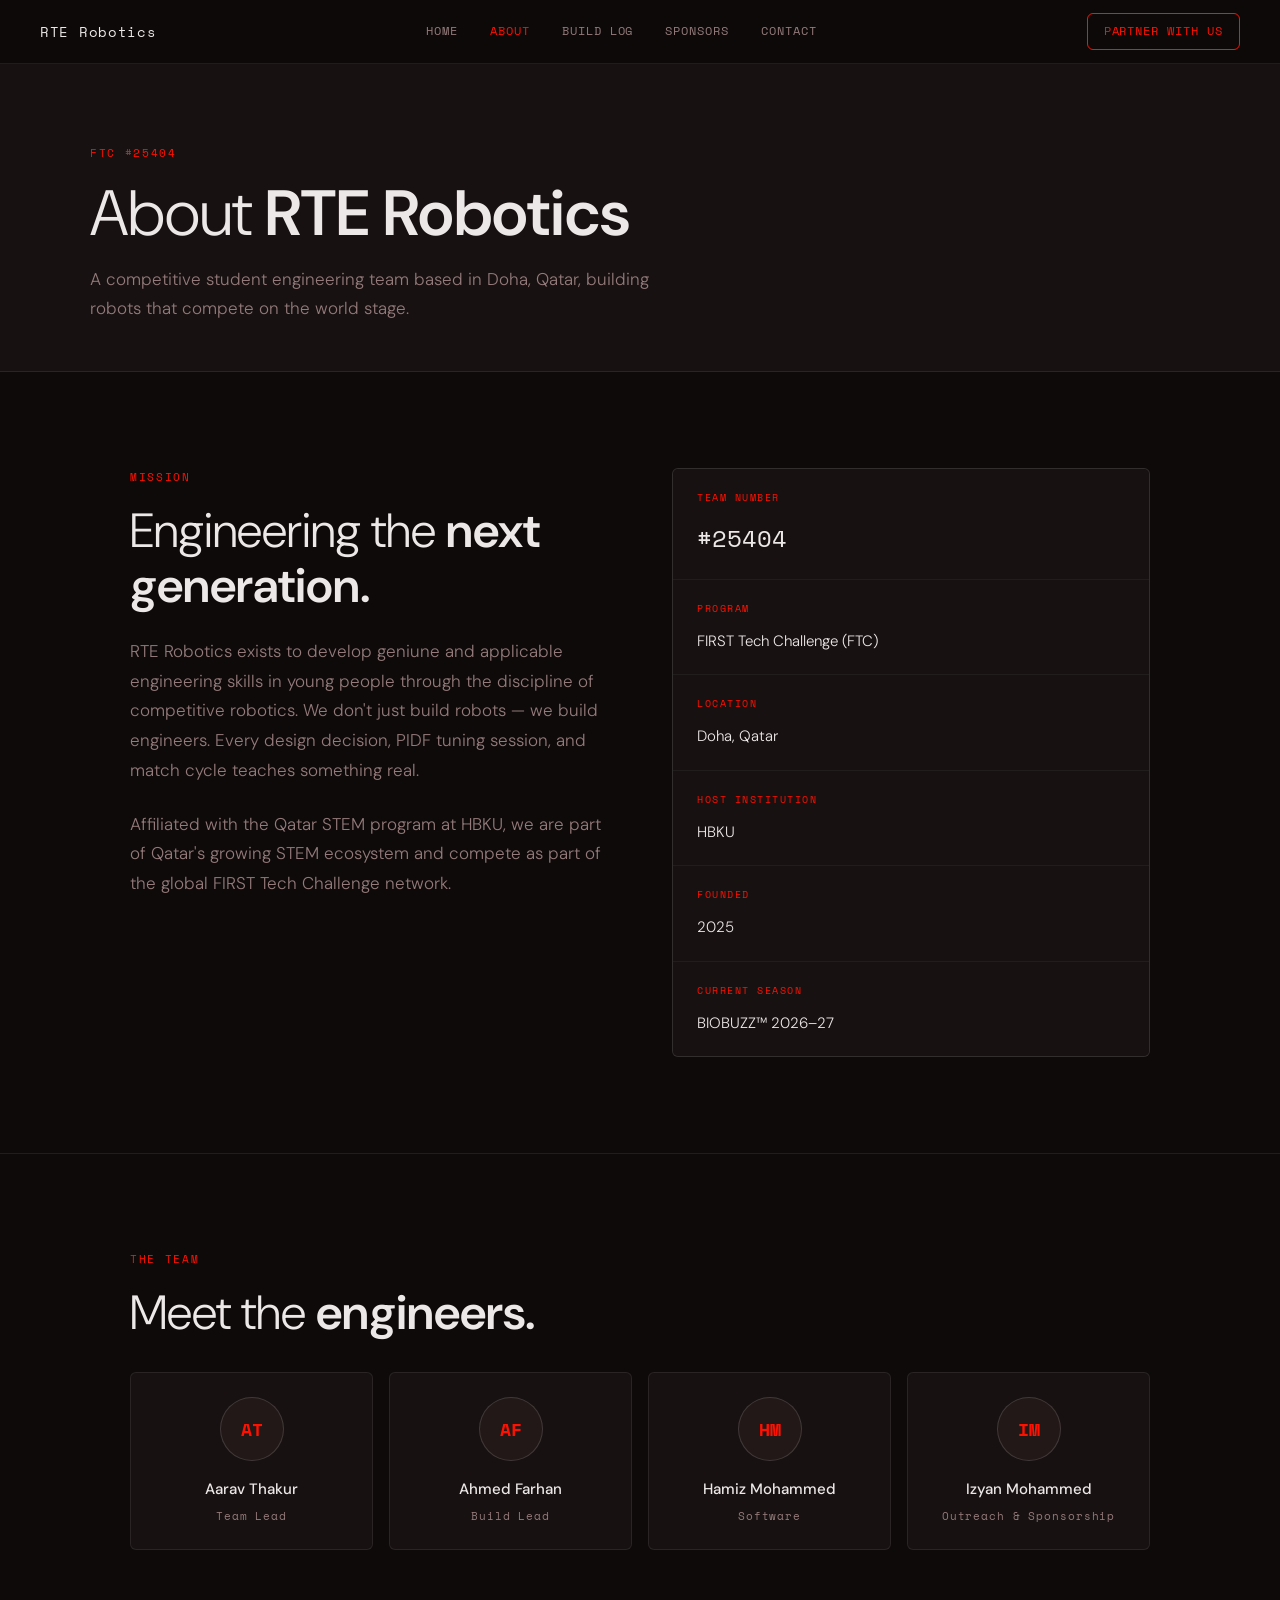
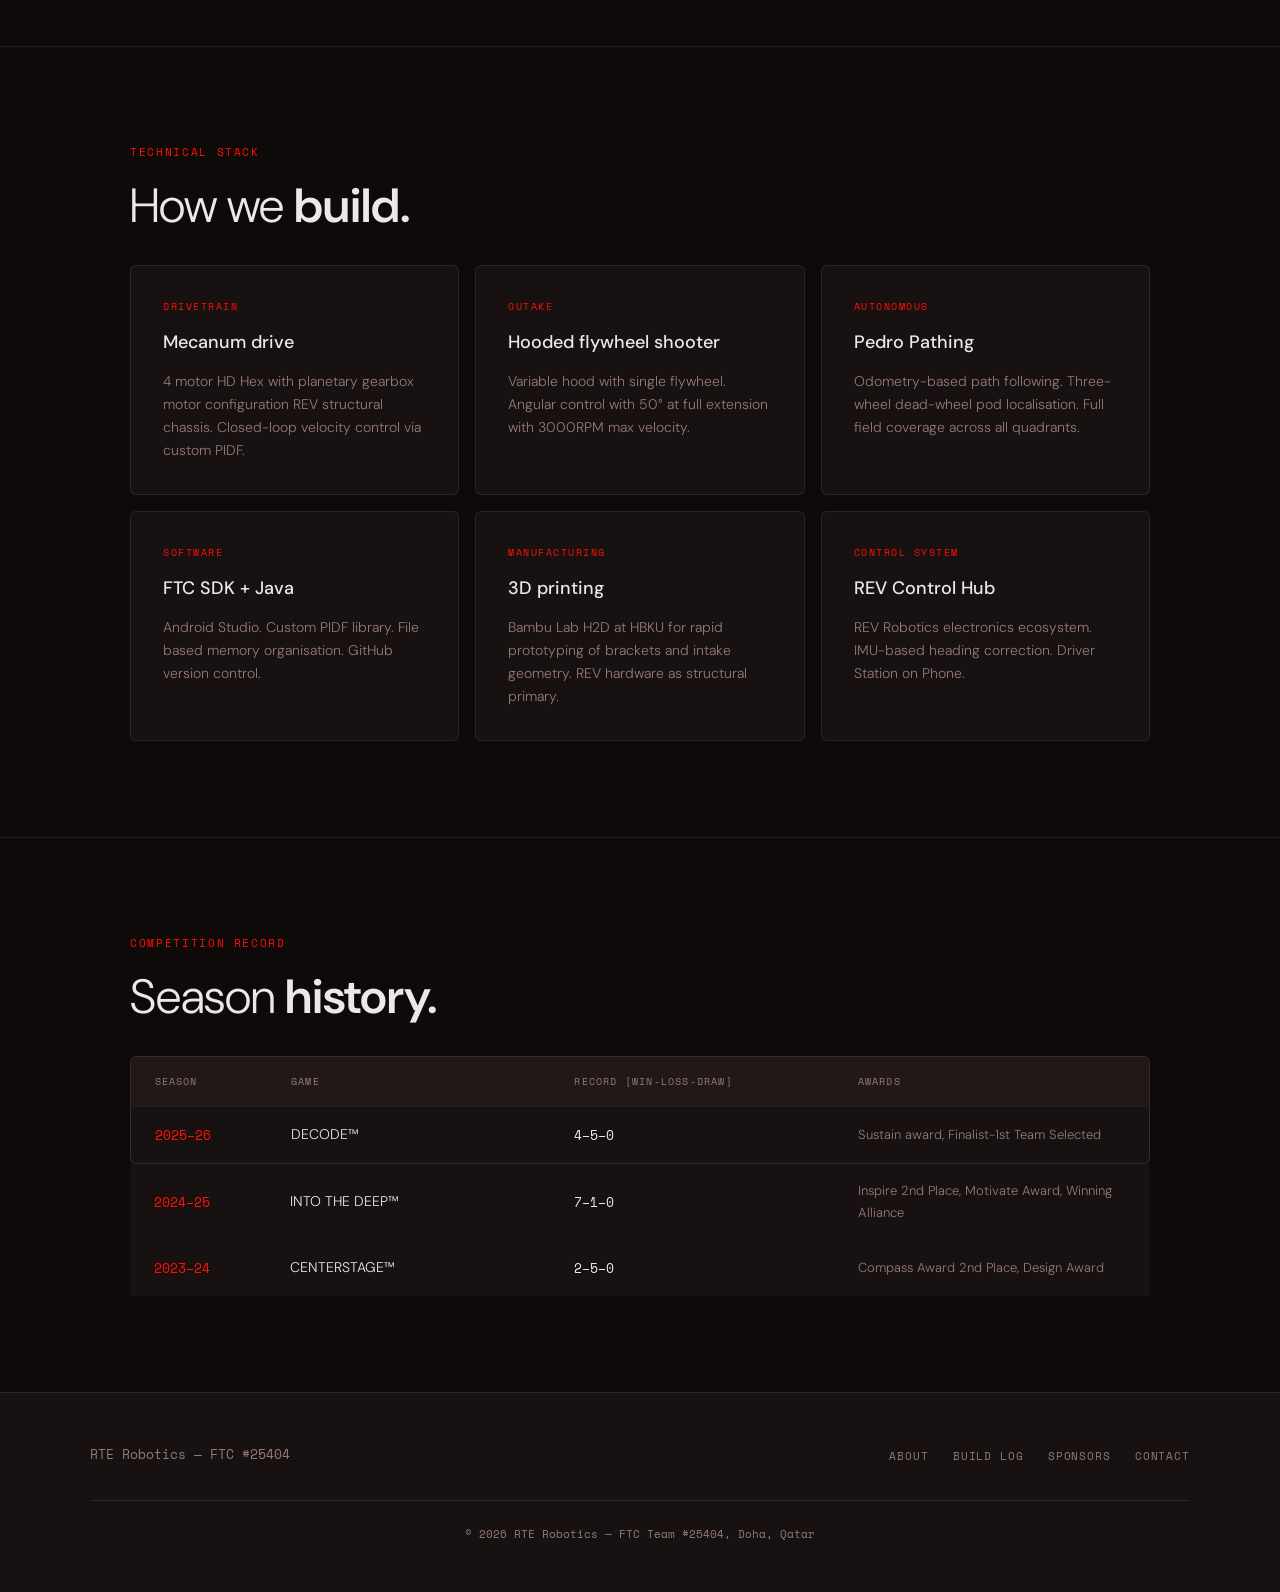
==== about.html @ f28e5538 "Fixed Logo and year sizing" ====
<!DOCTYPE html>
<html lang="en">
<head>
<meta charset="UTF-8">
<meta name="viewport" content="width=device-width, initial-scale=1.0">
<meta name="description" content="About RTE Robotics — FTC Team #25404. Our team, history, and institutional affiliations.">
<title>About — RTE Robotics #25404</title>
<link rel="stylesheet" href="css/style.css">
</head>
<body>

<nav>
  <a href="index.html" class="nav-logo">RTE<span> </span>Robotics</a>
  <ul class="nav-links">
    <li><a href="index.html">Home</a></li>
    <li><a href="about.html">About</a></li>
    <li><a href="buildlog.html">Build Log</a></li>
    <li><a href="sponsors.html">Sponsors</a></li>
    <li><a href="contact.html">Contact</a></li>
  </ul>
  <a href="sponsors.html" class="nav-cta">Partner with us</a>
  <button class="nav-hamburger" aria-label="Menu">
    <span></span><span></span><span></span>
  </button>
</nav>

<div class="page">

  <div class="page-hero grid-bg">
    <div class="page-hero-inner">
      <div class="page-hero-tag">FTC #25404</div>
      <h1 class="page-hero-title">About <strong>RTE Robotics</strong></h1>
      <p class="page-hero-sub">A competitive student engineering team based in Doha, Qatar, building robots that compete on the world stage.</p>
    </div>
  </div>

  <!-- MISSION -->
  <section class="section">
    <div style="display:grid;grid-template-columns:1fr 1fr;gap:4rem;align-items:start">
      <div class="observe-fade">
        <p class="section-label">Mission</p>
        <h2 class="section-title">Engineering the <strong>next generation.</strong></h2>
        <p class="section-body">
          RTE Robotics exists to develop geniune and applicable engineering skills in young people through the discipline of competitive robotics.
           We don't just build robots — we build engineers. 
           Every design decision, PIDF tuning session, and match cycle teaches something real.
        </p>
        <p class="section-body mt-3">
          Affiliated with the Qatar STEM program at HBKU, we are part of Qatar's growing STEM ecosystem and compete as part of the global FIRST Tech Challenge network.
        </p>
      </div>
      <div class="observe-fade">
        <div style="display:flex;flex-direction:column;gap:1px;background:var(--border);border:1px solid var(--border);border-radius:6px;overflow:hidden">
          <div style="background:var(--bg2);padding:1.25rem 1.5rem">
            <div class="card-label">Team number</div>
            <div style="font-family:var(--mono);font-size:1.5rem;color:var(--text)">#25404</div>
          </div>
          <div style="background:var(--bg2);padding:1.25rem 1.5rem">
            <div class="card-label">Program</div>
            <div style="font-size:15px">FIRST Tech Challenge (FTC)</div>
          </div>
          <div style="background:var(--bg2);padding:1.25rem 1.5rem">
            <div class="card-label">Location</div>
            <div style="font-size:15px">Doha, Qatar</div>
          </div>
          <div style="background:var(--bg2);padding:1.25rem 1.5rem">
            <div class="card-label">Host institution</div>
            <div style="font-size:15px">HBKU</div>
          </div>
          <div style="background:var(--bg2);padding:1.25rem 1.5rem">
            <div class="card-label">Founded</div>
            <div style="font-size:15px">2025</div>
          </div>
          <div style="background:var(--bg2);padding:1.25rem 1.5rem">
            <div class="card-label">Current season</div>
            <div style="font-size:15px">BIOBUZZ&trade; 2026&ndash;27</div>
          </div>
        </div>
      </div>
    </div>
  </section>

  <div class="divider"></div>

  <!-- TEAM -->
  <section class="section">
    <p class="section-label">The team</p>
    <h2 class="section-title">Meet the <strong>engineers.</strong></h2>
    <div class="team-grid observe-fade">
      <div class="team-card">
        <div class="team-avatar">AT</div>
        <div class="team-name">Aarav Thakur</div>
        <div class="team-role">Team Lead</div>
      </div>
      <div class="team-card">
        <div class="team-avatar">AF</div>
        <div class="team-name">Ahmed Farhan</div>
        <div class="team-role">Build Lead</div>
      </div>
      <div class="team-card">
        <div class="team-avatar">HM</div>
        <div class="team-name">Hamiz Mohammed</div>
        <div class="team-role">Software</div>
      </div>
      <div class="team-card">
        <div class="team-avatar">IM</div>
        <div class="team-name">Izyan Mohammed</div>
        <div class="team-role">Outreach &amp; Sponsorship</div>
      </div>
    </div>
  </section>

  <div class="divider"></div>

  <!-- TECHNICAL STACK -->
  <section class="section">
    <p class="section-label">Technical stack</p>
    <h2 class="section-title">How we <strong>build.</strong></h2>
    <div style="display:grid;grid-template-columns:repeat(auto-fit,minmax(280px,1fr));gap:1rem;margin-top:2rem">
      <div class="card observe-fade">
        <div class="card-label">Drivetrain</div>
        <div class="card-title">Mecanum drive</div>
        <div class="card-body">4 motor  HD Hex with planetary gearbox motor configuration REV structural chassis. 
          Closed-loop velocity control via custom PIDF.</div>
      </div>
      <div class="card observe-fade">
        <div class="card-label">Outake</div>
        <div class="card-title">Hooded flywheel shooter</div>
        <div class="card-body">Variable hood with single flywheel. 
          Angular control with 50&deg; at full extension with
          3000RPM max velocity.</div>
      </div>
      <div class="card observe-fade">
        <div class="card-label">Autonomous</div>
        <div class="card-title">Pedro Pathing</div>
        <div class="card-body">Odometry-based path following. 
          Three-wheel dead-wheel pod localisation. 
          Full field coverage across all quadrants.</div>
      </div>
      <div class="card observe-fade">
        <div class="card-label">Software</div>
        <div class="card-title">FTC SDK + Java</div>
        <div class="card-body">Android Studio. Custom PIDF library. File based memory organisation. GitHub version control.</div>
      </div>
      <div class="card observe-fade">
        <div class="card-label">Manufacturing</div>
        <div class="card-title">3D printing</div>
        <div class="card-body">Bambu Lab H2D at HBKU for rapid prototyping of brackets and intake geometry. REV hardware as structural primary.</div>
      </div>
      <div class="card observe-fade">
        <div class="card-label">Control system</div>
        <div class="card-title">REV Control Hub</div>
        <div class="card-body">REV Robotics electronics ecosystem. IMU-based heading correction. Driver Station on Phone.</div>
      </div>
    </div>
  </section>

  <div class="divider"></div>

  <!-- COMPETITION HISTORY -->
  <section class="section">
    <p class="section-label">Competition record</p>
    <h2 class="section-title">Season <strong>history.</strong></h2>
    <div style="display:flex;flex-direction:column;gap:1px;background:var(--border);border:1px solid var(--border);border-radius:6px;overflow:hidden;margin-top:2rem" class="observe-fade">
      <div style="background:var(--bg3);padding:1rem 1.5rem;display:grid;grid-template-columns:120px 1fr 1fr 1fr;gap:1rem">
        <div style="font-family:var(--mono);font-size:10px;letter-spacing:.10em;text-transform:uppercase;color:var(--muted)">Season</div>
        <div style="font-family:var(--mono);font-size:10px;letter-spacing:.12em;text-transform:uppercase;color:var(--muted)">Game</div>
        <div style="font-family:var(--mono);font-size:10px;letter-spacing:.12em;text-transform:uppercase;color:var(--muted)">Record [Win-Loss-Draw]</div>
        <div style="font-family:var(--mono);font-size:10px;letter-spacing:.12em;text-transform:uppercase;color:var(--muted)">Awards</div>
      </div>
      <div style="background:var(--bg2);padding:1rem 1.5rem;display:grid;grid-template-columns:120px 1fr 1fr 1fr;gap:1rem;align-items:center">
        <div style="font-family:var(--mono);font-size:13px;color:var(--accent)">2025&ndash;26</div>
        <div style="font-size:14px">DECODE&trade;</div>
        <div style="font-family:var(--mono);font-size:13px">4&ndash;5&ndash;0</div>
        <div style="font-size:13px;color:var(--muted)">Sustain award, Finalist-1st Team Selected</div>
      </div>
      </div>
      <div style="background:var(--bg2);padding:1rem 1.5rem;display:grid;grid-template-columns:120px 1fr 1fr 1fr;gap:1rem;align-items:center">
        <div style="font-family:var(--mono);font-size:13px;color:var(--accent)">2024&ndash;25</div>
        <div style="font-size:14px">INTO THE DEEP&trade;</div>
        <div style="font-family:var(--mono);font-size:13px">7&ndash;1&ndash;0</div>
        <div style="font-size:13px;color:var(--muted)">Inspire 2nd Place, Motivate Award, Winning Alliance</div>
      </div>
      <div style="background:var(--bg2);padding:1rem 1.5rem;display:grid;grid-template-columns:120px 1fr 1fr 1fr;gap:1rem;align-items:center">
        <div style="font-family:var(--mono);font-size:13px;color:var(--accent)">2023&ndash;24</div>
        <div style="font-size:14px">CENTERSTAGE&trade;</div>
        <div style="font-family:var(--mono);font-size:13px">2&ndash;5&ndash;0</div>
        <div style="font-size:13px;color:var(--muted)">Compass Award 2nd Place, Design Award</div>
      </div>
    </div>
  </section>

  <!-- FOOTER -->
  <footer>
    <div class="footer-inner">
      <div class="footer-logo">RTE<span> </span>Robotics &mdash; FTC #25404</div>
      <ul class="footer-links">
        <li><a href="about.html">About</a></li>
        <li><a href="buildlog.html">Build log</a></li>
        <li><a href="sponsors.html">Sponsors</a></li>
        <li><a href="contact.html">Contact</a></li>
      </ul>
      <div class="footer-copy">
        &copy; 2026 RTE Robotics &mdash; FTC Team #25404, Doha, Qatar
      </div>
    </div>
  </footer>

</div>
<script src="js/main.js"></script>
</body>
</html>
---- css/style.css ----
@import url('https://fonts.googleapis.com/css2?family=Space+Mono:ital,wght@0,400;0,700;1,400&family=DM+Sans:ital,opsz,wght@0,9..40,300;0,9..40,400;0,9..40,500;0,9..40,600;1,9..40,300&display=swap');

:root {
  --bg: #0f0a0a;
  --bg2: #181111;
  --bg3: #221818;
  --border: rgba(255, 255, 255, 0.08);
  --border2: rgba(255,255,255,0.14);
  --accent: #ff1100;
  --accent2: #bb2500;
  --text: #ede8e8;
  --muted: #947a7a;
  --mono: 'Space Mono', monospace;
  --sans: 'DM Sans', sans-serif;
  --radius: 6px;
  --nav-h: 64px;
}

*, *::before, *::after { box-sizing: border-box; margin: 0; padding: 0; }

html { scroll-behavior: smooth; }

body {
  background: var(--bg);
  color: var(--text);
  font-family: var(--sans);
  font-size: 16px;
  line-height: 1.7;
  font-weight: 300;
  -webkit-font-smoothing: antialiased;
}

a { color: var(--accent); text-decoration: none; }
a:hover { text-decoration: underline; }

img { max-width: 100%; display: block; }

/* ── NAV ── */
nav {
  position: fixed;
  top: 0; left: 0; right: 0;
  height: var(--nav-h);
  background: rgba(15, 10, 10, 0.92);
  backdrop-filter: blur(12px);
  border-bottom: 1px solid var(--border);
  display: flex;
  align-items: center;
  justify-content: space-between;
  padding: 0 2.5rem;
  z-index: 100;
}

.nav-logo {
  font-family: var(--mono);
  font-size: 14px;
  color: var(--text);
  letter-spacing: 0.05em;
}

.nav-logo span { color: var(--accent); }

.nav-links {
  display: flex;
  gap: 0.5rem;
  list-style: none;
}

.nav-links li { display: flex; }

.nav-links a {
  display: flex;
  align-items: center;
  padding: 10px 12px;
  font-family: var(--mono);
  font-size: 12px;
  color: var(--muted);
  letter-spacing: 0.08em;
  text-transform: uppercase;
  transition: color 0.2s;
}

.nav-links a:hover,
.nav-links a.active { color: var(--accent); text-decoration: none; }

.nav-cta {
  font-family: var(--mono);
  font-size: 12px;
  letter-spacing: 0.08em;
  text-transform: uppercase;
  color: var(--accent);
  border: 1px solid var(--accent);
  padding: 7px 16px;
  border-radius: var(--radius);
  transition: background 0.2s, color 0.2s;
}

.nav-cta:hover {
  background: var(--accent);
  color: var(--bg);
  text-decoration: none;
}

.nav-hamburger {
  display: none;
  flex-direction: column;
  gap: 5px;
  cursor: pointer;
  background: none;
  border: none;
  padding: 4px;
}

.nav-hamburger span {
  display: block;
  width: 22px;
  height: 1.5px;
  background: var(--text);
  transition: all 0.3s;
}

/* ── PAGE WRAPPER ── */
.page { padding-top: var(--nav-h); min-height: 100vh; }

/* ── SECTION UTILITIES ── */
.section { padding: 6rem 2.5rem; max-width: 1100px; margin: 0 auto; }
.section-sm { padding: 4rem 2.5rem; max-width: 1100px; margin: 0 auto; }

.section-label {
  font-family: var(--mono);
  font-size: 11px;
  letter-spacing: 0.15em;
  text-transform: uppercase;
  color: var(--accent);
  margin-bottom: 1rem;
}

.section-title {
  font-family: var(--sans);
  font-size: clamp(2rem, 4vw, 3rem);
  font-weight: 300;
  line-height: 1.15;
  margin-bottom: 1.5rem;
}

.section-title strong { font-weight: 600; }

.section-body {
  color: var(--muted);
  max-width: 600px;
  font-size: 17px;
  line-height: 1.75;
}

/* ── GRID LINES BG ── */
.grid-bg {
  background-image:
    linear-gradient(rgba(255, 255, 255, 0.03) 1px, transparent 1px),
    linear-gradient(90deg, rgba(255, 255, 255, 0.03) 1px, transparent 1px);
  background-size: 48px 48px;
}

/* ── HERO ── */
.hero {
  min-height: calc(100vh - var(--nav-h));
  display: flex;
  flex-direction: column;
  justify-content: center;
  padding: 0 2.5rem;
  position: relative;
  overflow: hidden;
}

.hero::before {
  content: '';
  position: absolute;
  inset: 0;
  background-image:
    linear-gradient(rgba(255,255,255,0.025) 1px, transparent 1px),
    linear-gradient(90deg, rgba(255,255,255,0.025) 1px, transparent 1px);
  background-size: 64px 64px;
  pointer-events: none;
}

.hero-inner { max-width: 1100px; margin: 0 auto; width: 100%; position: relative; }

.hero-tag {
  font-family: var(--mono);
  font-size: 12px;
  letter-spacing: 0.15em;
  text-transform: uppercase;
  color: var(--accent);
  margin-bottom: 1.5rem;
  display: flex;
  align-items: center;
  gap: 10px;
}

.hero-tag::before {
  content: '';
  display: block;
  width: 32px;
  height: 1px;
  background: var(--accent);
}

.hero-title {
  font-size: clamp(3rem, 7vw, 5.5rem);
  font-weight: 300;
  line-height: 1.05;
  margin-bottom: 1.5rem;
  letter-spacing: -0.02em;
}

.hero-title strong {
  font-weight: 600;
  color: var(--accent);
}

.hero-sub {
  font-size: 18px;
  color: var(--muted);
  max-width: 520px;
  margin-bottom: 2.5rem;
  font-weight: 300;
}

.hero-actions { display: flex; gap: 1rem; flex-wrap: wrap; }

.btn-primary {
  display: inline-block;
  font-family: var(--mono);
  font-size: 12px;
  letter-spacing: 0.1em;
  text-transform: uppercase;
  background: var(--accent);
  color: var(--bg);
  padding: 14px 28px;
  border-radius: var(--radius);
  font-weight: 700;
  transition: opacity 0.2s;
}

.btn-primary:hover { opacity: 0.85; text-decoration: none; }

.btn-secondary {
  display: inline-block;
  font-family: var(--mono);
  font-size: 12px;
  letter-spacing: 0.1em;
  text-transform: uppercase;
  border: 1px solid var(--border2);
  color: var(--text);
  padding: 14px 28px;
  border-radius: var(--radius);
  transition: border-color 0.2s, color 0.2s;
}

.btn-secondary:hover { border-color: var(--accent); color: var(--accent); text-decoration: none; }

.hero-meta {
  margin-top: 4rem;
  display: flex;
  gap: 3rem;
  flex-wrap: wrap;
  border-top: 1px solid var(--border);
  padding-top: 2rem;
}

.hero-meta-item {}
.hero-meta-label {
  font-family: var(--mono);
  font-size: 10px;
  letter-spacing: 0.15em;
  text-transform: uppercase;
  color: var(--muted);
  margin-bottom: 4px;
}
.hero-meta-val {
  font-family: var(--mono);
  font-size: 14px;
  color: var(--text);
}

/* ── COUNTDOWN ── */
.countdown-section {
  background: var(--bg2);
  border-top: 1px solid var(--border);
  border-bottom: 1px solid var(--border);
  padding: 3rem 2.5rem;
}

.countdown-inner {
  max-width: 1100px;
  margin: 0 auto;
  display: flex;
  align-items: center;
  justify-content: space-between;
  flex-wrap: wrap;
  gap: 2rem;
}

.countdown-label {
  font-family: var(--mono);
  font-size: 11px;
  letter-spacing: 0.15em;
  text-transform: uppercase;
  color: var(--muted);
  margin-bottom: 6px;
}

.countdown-event {
  font-size: 15px;
  font-weight: 500;
  color: var(--text);
}

.countdown-units {
  display: flex;
  gap: 1.5rem;
}

.countdown-unit { text-align: center; }

.countdown-num {
  font-family: var(--mono);
  font-size: clamp(2rem, 4vw, 3rem);
  font-weight: 700;
  color: var(--accent);
  line-height: 1;
  display: block;
}

.countdown-unit-label {
  font-family: var(--mono);
  font-size: 10px;
  letter-spacing: 0.12em;
  text-transform: uppercase;
  color: var(--muted);
  margin-top: 4px;
}

/* ── STAT CARDS ── */
.stats-grid {
  display: grid;
  grid-template-columns: repeat(auto-fit, minmax(200px, 1fr));
  gap: 1px;
  background: var(--border);
  border: 1px solid var(--border);
  border-radius: var(--radius);
  overflow: hidden;
}

.stat-card {
  background: var(--bg2);
  padding: 2rem;
  text-align: center;
}

.stat-num {
  font-family: var(--mono);
  font-size: 2.5rem;
  font-weight: 700;
  color: var(--accent);
  line-height: 1;
  display: block;
}

.stat-label {
  font-family: var(--mono);
  font-size: 11px;
  letter-spacing: 0.1em;
  text-transform: uppercase;
  color: var(--muted);
  margin-top: 8px;
}

/* ── CARDS ── */
.card {
  background: var(--bg2);
  border: 1px solid var(--border);
  border-radius: var(--radius);
  padding: 2rem;
  transition: border-color 0.2s;
}

.card:hover { border-color: var(--border2); }

.card-label {
  font-family: var(--mono);
  font-size: 10px;
  letter-spacing: 0.15em;
  text-transform: uppercase;
  color: var(--accent);
  margin-bottom: 0.75rem;
}

.card-title {
  font-size: 18px;
  font-weight: 500;
  margin-bottom: 0.75rem;
}

.card-body {
  font-size: 14px;
  color: var(--muted);
  line-height: 1.65;
}

/* ── SPONSOR GRID ── */
.sponsor-grid {
  display: grid;
  grid-template-columns: repeat(auto-fit, minmax(160px, 1fr));
  gap: 1px;
  background: var(--border);
  border: 1px solid var(--border);
  border-radius: var(--radius);
  overflow: hidden;
}

.sponsor-slot {
  background: var(--bg2);
  padding: 2rem;
  display: flex;
  align-items: center;
  justify-content: center;
  min-height: 100px;
  transition: background 0.2s;
}

.sponsor-slot:hover { background: var(--bg3); }

.sponsor-slot img {
  max-height: 60px;
  max-width: 100%;
  width: auto;
  height: auto;
  object-fit: contain;
  filter: brightness(0) invert(1);
  opacity: 0.5;
  transition: opacity 0.2s;
}

.sponsor-slot:hover img { opacity: 0.9; }

.sponsor-placeholder {
  font-family: var(--mono);
  font-size: 11px;
  color: var(--muted);
  letter-spacing: 0.08em;
  text-align: center;
}

/* ── TIER TABLE ── */
.tier-grid {
  display: grid;
  grid-template-columns: repeat(auto-fit, minmax(220px, 1fr));
  gap: 1rem;
  margin-top: 2rem;
}

.tier-card {
  background: var(--bg2);
  border: 1px solid var(--border);
  border-radius: var(--radius);
  padding: 2rem;
  position: relative;
  transition: border-color 0.2s;
}

.tier-card.featured {
  border-color: var(--accent);
}

.tier-card.featured::before {
  content: 'Most popular';
  position: absolute;
  top: -11px;
  left: 50%;
  transform: translateX(-50%);
  background: var(--accent);
  color: var(--bg);
  font-family: var(--mono);
  font-size: 9px;
  letter-spacing: 0.12em;
  text-transform: uppercase;
  padding: 3px 10px;
  border-radius: 20px;
  font-weight: 700;
  white-space: nowrap;
}

.tier-name {
  font-family: var(--mono);
  font-size: 11px;
  letter-spacing: 0.15em;
  text-transform: uppercase;
  color: var(--muted);
  margin-bottom: 0.5rem;
}

.tier-price {
  font-family: var(--mono);
  font-size: 2rem;
  font-weight: 700;
  color: var(--text);
  margin-bottom: 1.5rem;
  line-height: 1;
}

.tier-price span {
  font-size: 14px;
  font-weight: 400;
  color: var(--muted);
}

.tier-benefits {
  list-style: none;
  display: flex;
  flex-direction: column;
  gap: 0.6rem;
}

.tier-benefits li {
  font-size: 13px;
  color: var(--muted);
  padding-left: 1.2rem;
  position: relative;
}

.tier-benefits li::before {
  content: '→';
  position: absolute;
  left: 0;
  color: var(--accent);
  font-family: var(--mono);
  font-size: 12px;
}

/* ── TEAM GRID ── */
.team-grid {
  display: grid;
  grid-template-columns: repeat(auto-fit, minmax(200px, 1fr));
  gap: 1rem;
  margin-top: 2rem;
}

.team-card {
  background: var(--bg2);
  border: 1px solid var(--border);
  border-radius: var(--radius);
  padding: 1.5rem;
  text-align: center;
}

.team-avatar {
  width: 64px;
  height: 64px;
  border-radius: 50%;
  background: var(--bg3);
  border: 1px solid var(--border2);
  display: flex;
  align-items: center;
  justify-content: center;
  font-family: var(--mono);
  font-size: 18px;
  font-weight: 700;
  color: var(--accent);
  margin: 0 auto 1rem;
}

.team-name { font-size: 15px; font-weight: 500; margin-bottom: 4px; }
.team-role { font-family: var(--mono); font-size: 11px; color: var(--muted); letter-spacing: 0.08em; }

/* ── BUILD LOG ── */
.post-list { display: flex; flex-direction: column; gap: 1px; background: var(--border); border: 1px solid var(--border); border-radius: var(--radius); overflow: hidden; }

.post-item {
  background: var(--bg2);
  padding: 1.75rem 2rem;
  display: grid;
  grid-template-columns: 1fr auto;
  gap: 1rem;
  align-items: start;
  transition: background 0.2s;
  cursor: pointer;
}

.post-item:hover { background: var(--bg3); }

.post-tag {
  font-family: var(--mono);
  font-size: 10px;
  letter-spacing: 0.12em;
  text-transform: uppercase;
  color: var(--accent);
  margin-bottom: 0.4rem;
}

.post-title { font-size: 17px; font-weight: 500; margin-bottom: 0.4rem; }
.post-excerpt { font-size: 13px; color: var(--muted); line-height: 1.6; }

.post-date {
  font-family: var(--mono);
  font-size: 11px;
  color: var(--muted);
  white-space: nowrap;
  margin-top: 2px;
}

/* ── CONTACT FORM ── */
.contact-grid {
  display: grid;
  grid-template-columns: 1fr 1fr;
  gap: 4rem;
  align-items: start;
}

.form-group { margin-bottom: 1.25rem; }

.form-label {
  display: block;
  font-family: var(--mono);
  font-size: 11px;
  letter-spacing: 0.1em;
  text-transform: uppercase;
  color: var(--muted);
  margin-bottom: 0.5rem;
}

.form-input,
.form-textarea,
.form-select {
  width: 100%;
  background: var(--bg2);
  border: 1px solid var(--border);
  border-radius: var(--radius);
  padding: 12px 14px;
  color: var(--text);
  font-family: var(--sans);
  font-size: 15px;
  font-weight: 300;
  outline: none;
  transition: border-color 0.2s;
  -webkit-appearance: none;
}

.form-input:focus,
.form-textarea:focus,
.form-select:focus { border-color: var(--accent); }

.form-textarea { min-height: 140px; resize: vertical; }

.form-submit {
  width: 100%;
  background: var(--accent);
  color: var(--bg);
  border: none;
  border-radius: var(--radius);
  padding: 14px;
  font-family: var(--mono);
  font-size: 12px;
  letter-spacing: 0.1em;
  text-transform: uppercase;
  font-weight: 700;
  cursor: pointer;
  transition: opacity 0.2s;
}

.form-submit:hover { opacity: 0.85; }

.contact-info-item {
  margin-bottom: 1.5rem;
}

.contact-info-label {
  font-family: var(--mono);
  font-size: 10px;
  letter-spacing: 0.15em;
  text-transform: uppercase;
  color: var(--muted);
  margin-bottom: 4px;
}

.contact-info-val { font-size: 15px; }

/* ── PAGE HERO ── */
.page-hero {
  padding: 5rem 2.5rem 3rem;
  border-bottom: 1px solid var(--border);
  background: var(--bg2);
}

.page-hero-inner { max-width: 1100px; margin: 0 auto; }

.page-hero-tag {
  font-family: var(--mono);
  font-size: 11px;
  letter-spacing: 0.15em;
  text-transform: uppercase;
  color: var(--accent);
  margin-bottom: 1rem;
}

.page-hero-title {
  font-size: clamp(2.2rem, 5vw, 4rem);
  font-weight: 300;
  line-height: 1.1;
}

.page-hero-title strong { font-weight: 600; }

.page-hero-sub {
  font-size: 17px;
  color: var(--muted);
  max-width: 560px;
  margin-top: 1rem;
  font-weight: 300;
}

/* ── FOOTER ── */
footer {
  border-top: 1px solid var(--border);
  padding: 3rem 2.5rem;
  background: var(--bg2);
}

.footer-inner {
  max-width: 1100px;
  margin: 0 auto;
  display: flex;
  justify-content: space-between;
  align-items: center;
  flex-wrap: wrap;
  gap: 1.5rem;
}

.footer-logo {
  font-family: var(--mono);
  font-size: 13px;
  color: var(--muted);
}

.footer-logo span { color: var(--accent); }

.footer-links {
  display: flex;
  gap: 1.5rem;
  list-style: none;
}

.footer-links a {
  font-family: var(--mono);
  font-size: 11px;
  letter-spacing: 0.08em;
  text-transform: uppercase;
  color: var(--muted);
  transition: color 0.2s;
}

.footer-links a:hover { color: var(--text); text-decoration: none; }

.footer-copy {
  font-family: var(--mono);
  font-size: 11px;
  color: var(--muted);
  width: 100%;
  text-align: center;
  border-top: 1px solid var(--border);
  padding-top: 1.5rem;
  margin-top: 0.5rem;
}

/* ── DIVIDER ── */
.divider { height: 1px; background: var(--border); margin: 0; }

/* ── AWARDS ── */
.awards-grid {
  display: grid;
  grid-template-columns: repeat(auto-fit, minmax(280px, 1fr));
  gap: 1rem;
  margin-top: 2rem;
}

/* ── RESPONSIVE ── */
@media (max-width: 768px) {
  .nav-links, .nav-cta { display: none; }
  .nav-hamburger { display: flex; }
  .nav-links.open {
    display: flex;
    flex-direction: column;
    align-items: stretch;
    position: absolute;
    top: var(--nav-h);
    left: 0; right: 0;
    background: var(--bg);
    border-bottom: 1px solid var(--border);
    padding: 0.5rem 1rem;
    gap: 0;
  }

  .nav-links.open li { display: block; }

  .nav-links.open a {
    width: 100%;
    padding: 14px 12px;
    border-bottom: 1px solid var(--border);
  }

  .nav-links.open li:last-child a { border-bottom: none; }
  .hero { padding: 3rem 1.5rem; }
  .section, .section-sm { padding: 4rem 1.5rem; }
  .contact-grid { grid-template-columns: 1fr; gap: 2rem; }
  .hero-meta { gap: 1.5rem; }
  .countdown-inner { flex-direction: column; gap: 1.5rem; }
  .countdown-units { gap: 1rem; }
  nav { padding: 0 1.5rem; }
  .footer-inner { flex-direction: column; align-items: flex-start; }

  .post-item {
    grid-template-columns: 1fr;
    gap: 0.5rem;
    padding: 1.5rem;
  }

  .post-date { margin-top: 0; }
}

/* ── ANIMATIONS ── */
@keyframes fadeUp {
  from { opacity: 0; transform: translateY(20px); }
  to   { opacity: 1; transform: translateY(0); }
}

.fade-up {
  opacity: 0;
  animation: fadeUp 0.6s ease forwards;
}

.fade-up:nth-child(1) { animation-delay: 0.1s; }
.fade-up:nth-child(2) { animation-delay: 0.2s; }
.fade-up:nth-child(3) { animation-delay: 0.3s; }
.fade-up:nth-child(4) { animation-delay: 0.4s; }

.marquee {
			border: 2px var(--bg2) ;
			display: flex ;
			overflow: hidden ;
			white-space: nowrap ;
			width: 300px ;
}
.marquee__item {
			animation-duration: 4s ;
			animation-iteration-count: infinite ;
			animation-name: marquee-content ;
			animation-timing-function: linear ;
			padding: 5px 15px 5px 15px ;
}
.marquee:hover .marquee__item {
			animation-play-state: paused ;
}

@keyframes marquee-content {
			from {
				transform: translateX( 0% );
			}
			to {
				transform: translateX( -100% );
			}
		}

/* ── INLINE UTILS ── */
.mt-1 { margin-top: 0.5rem; }
.mt-2 { margin-top: 1rem; }
.mt-3 { margin-top: 1.5rem; }
.mt-4 { margin-top: 2rem; }
.mt-6 { margin-top: 3rem; }
.mb-4 { margin-bottom: 2rem; }
.text-accent { color: var(--accent); }
.text-muted { color: var(--muted); }
.mono { font-family: var(--mono); }

/* ── Sponsor carousel ───────────────────────────────────── */
.carousel-outer {
  position: relative;
  overflow: hidden;
  border: 1px solid var(--border);
  border-radius: 6px;
  background: var(--bg2);
  padding: 2rem 0;
  margin-top: 2rem;
}

.carousel-outer::before,
.carousel-outer::after {
  content: '';
  position: absolute;
  top: 0;
  width: 100px;
  height: 100%;
  z-index: 2;
  pointer-events: none;
}
.carousel-outer::before {
  left: 0;
  background: linear-gradient(to right, var(--bg2), transparent);
}
.carousel-outer::after {
  right: 0;
  background: linear-gradient(to left, var(--bg2), transparent);
}

.carousel-track {
  display: flex;
  align-items: center;
  gap: 64px;
  width: max-content;
  animation: marquee 20s linear infinite;
}

/* Pause on hover */
.carousel-outer:hover .carousel-track {
  animation-play-state: paused;
}

@keyframes marquee {
  0%   { transform: translateX(0); }
  100% { transform: translateX(-50%); }
}

.sponsor-item {
  flex-shrink: 0;
}

.sponsor-item a {
  display: flex;
  flex-direction: column;
  align-items: center;
  gap: 8px;
  text-decoration: none;
}

.sponsor-item img {
  height: 48px;
  width: auto;
  max-width: 160px;
  object-fit: contain;
  filter: grayscale(100%);
  opacity: 0.45;
  transition: filter 0.3s ease, opacity 0.3s ease, transform 0.3s ease;
}

.sponsor-item a:hover img {
  filter: grayscale(0%);
  opacity: 1;
  transform: scale(1.08);
}

.sponsor-name {
  font-family: var(--mono);
  font-size: 10px;
  letter-spacing: .10em;
  text-transform: uppercase;
  color: var(--muted);
}
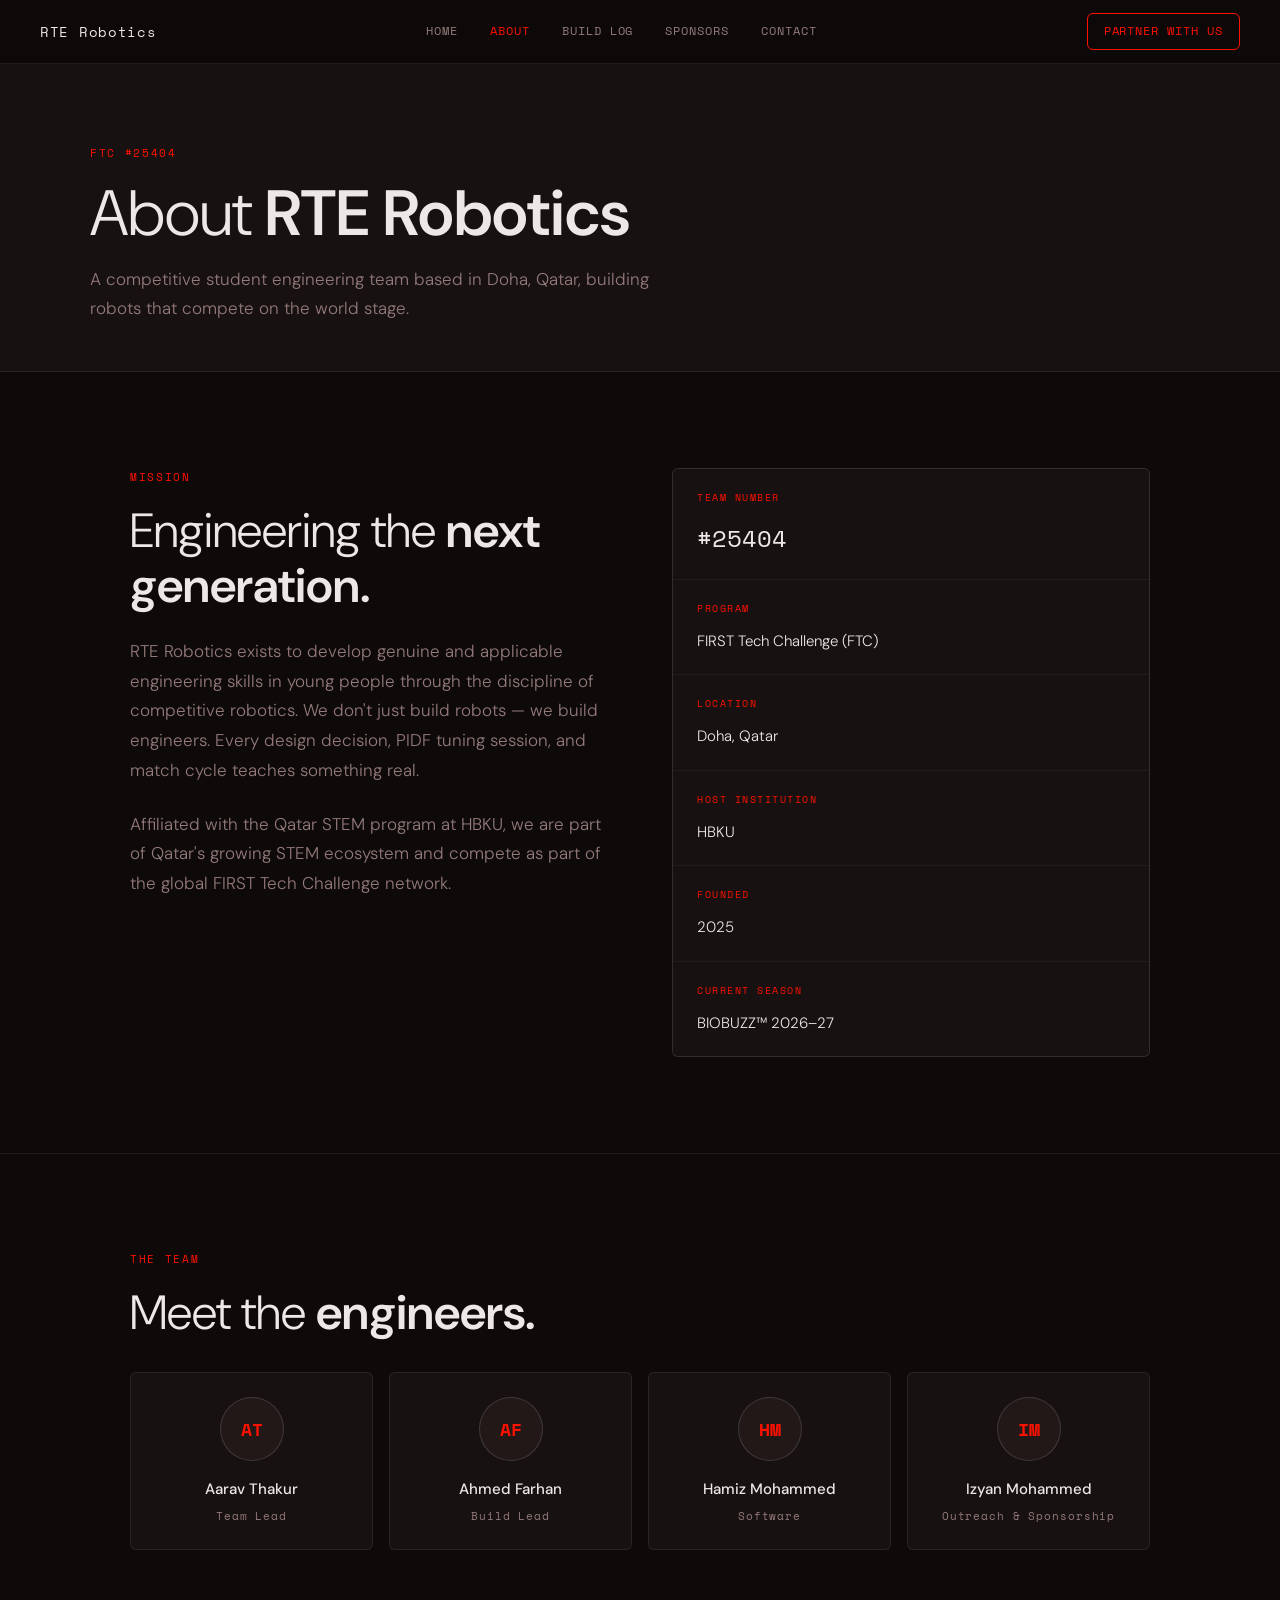
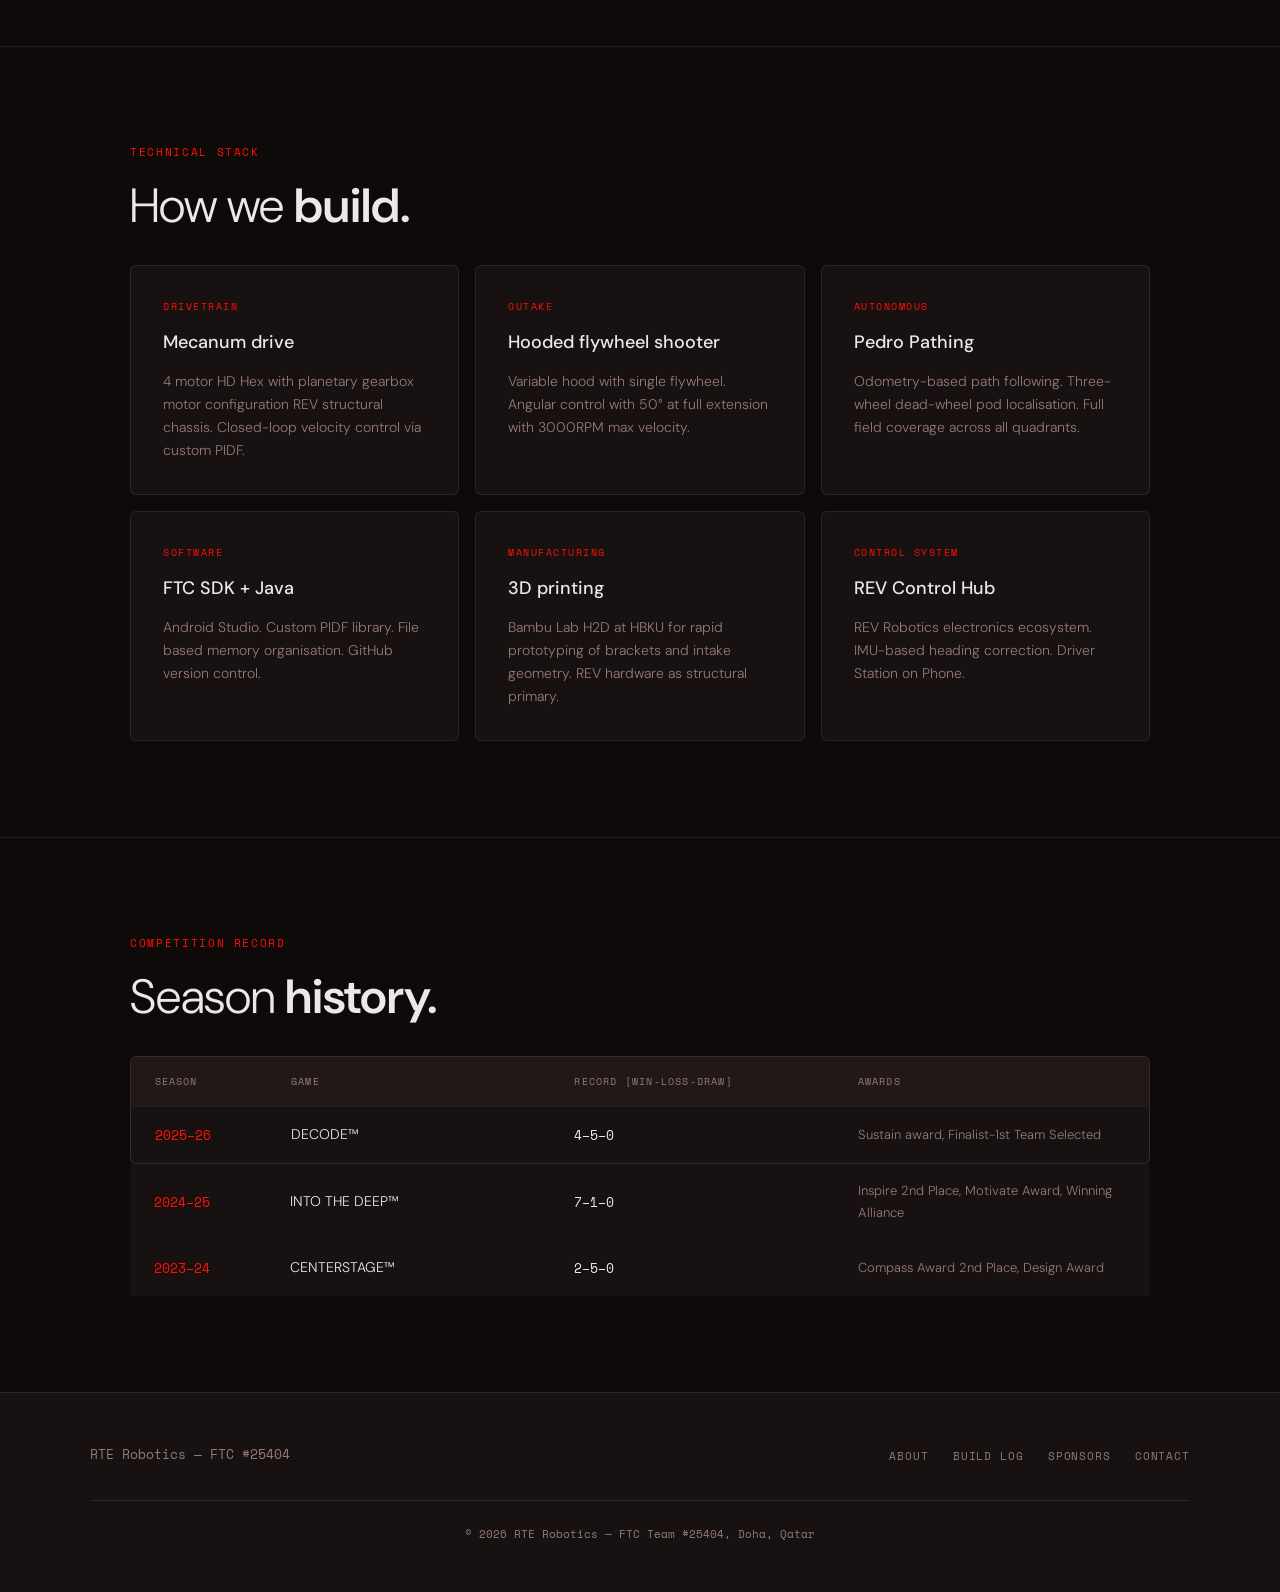
==== commit d4586aa4: "Reorganised" ====
--- a/about.html
+++ b/about.html
@@ -41,7 +41,7 @@
         <p class="section-label">Mission</p>
         <h2 class="section-title">Engineering the <strong>next generation.</strong></h2>
         <p class="section-body">
-          RTE Robotics exists to develop geniune and applicable engineering skills in young people through the discipline of competitive robotics.
+          RTE Robotics exists to develop genuine and applicable engineering skills in young people through the discipline of competitive robotics.
            We don't just build robots — we build engineers. 
            Every design decision, PIDF tuning session, and match cycle teaches something real.
         </p>
--- a/css/style.css
+++ b/css/style.css
@@ -536,6 +536,87 @@
   font-size: 12px;
 }
 
+/* ── PHOTO GALLERY ── */
+.gallery-grid {
+  display: grid;
+  grid-template-columns: repeat(auto-fit, minmax(240px, 1fr));
+  gap: 1rem;
+  margin-top: 2rem;
+}
+
+.gallery-item {
+  position: relative;
+  aspect-ratio: 4 / 3;
+  background: var(--bg2);
+  border: 1px dashed var(--border2);
+  border-radius: var(--radius);
+  overflow: hidden;
+  display: flex;
+  align-items: center;
+  justify-content: center;
+  transition: border-color 0.2s;
+}
+
+.gallery-item:hover { border-color: var(--accent); }
+
+.gallery-item img {
+  width: 100%;
+  height: 100%;
+  object-fit: cover;
+  display: block;
+}
+
+.gallery-placeholder svg { opacity: 0.35; }
+
+.gallery-placeholder-text {
+  font-family: var(--mono);
+  font-size: 10px;
+  letter-spacing: 0.1em;
+  text-transform: uppercase;
+  color: var(--muted);
+}
+
+.gallery-caption {
+  position: absolute;
+  left: 0; right: 0; bottom: 0;
+  padding: 0.6rem 0.9rem;
+  background: linear-gradient(to top, rgba(0,0,0,0.75), transparent);
+  font-family: var(--mono);
+  font-size: 11px;
+  letter-spacing: 0.06em;
+  text-transform: uppercase;
+  color: var(--text);
+  pointer-events: none;
+}
+
+/* Wide single-box banner variant (homepage / team photo) */
+.gallery-item.gallery-wide {
+  aspect-ratio: 21 / 7;
+}
+
+/* Small inline thumbnail variant (build log entries) */
+.post-thumb {
+  width: 64px;
+  height: 64px;
+  flex-shrink: 0;
+  background: var(--bg2);
+  border: 1px dashed var(--border2);
+  border-radius: 4px;
+  display: flex;
+  align-items: center;
+  justify-content: center;
+  overflow: hidden;
+}
+
+.post-thumb svg { opacity: 0.35; width: 22px; height: 22px; }
+
+.post-thumb img {
+  width: 100%;
+  height: 100%;
+  object-fit: cover;
+  display: block;
+}
+
 /* ── TEAM GRID ── */
 .team-grid {
   display: grid;
@@ -578,8 +659,8 @@
   background: var(--bg2);
   padding: 1.75rem 2rem;
   display: grid;
-  grid-template-columns: 1fr auto;
-  gap: 1rem;
+  grid-template-columns: 64px 1fr auto;
+  gap: 1.25rem;
   align-items: start;
   transition: background 0.2s;
   cursor: pointer;
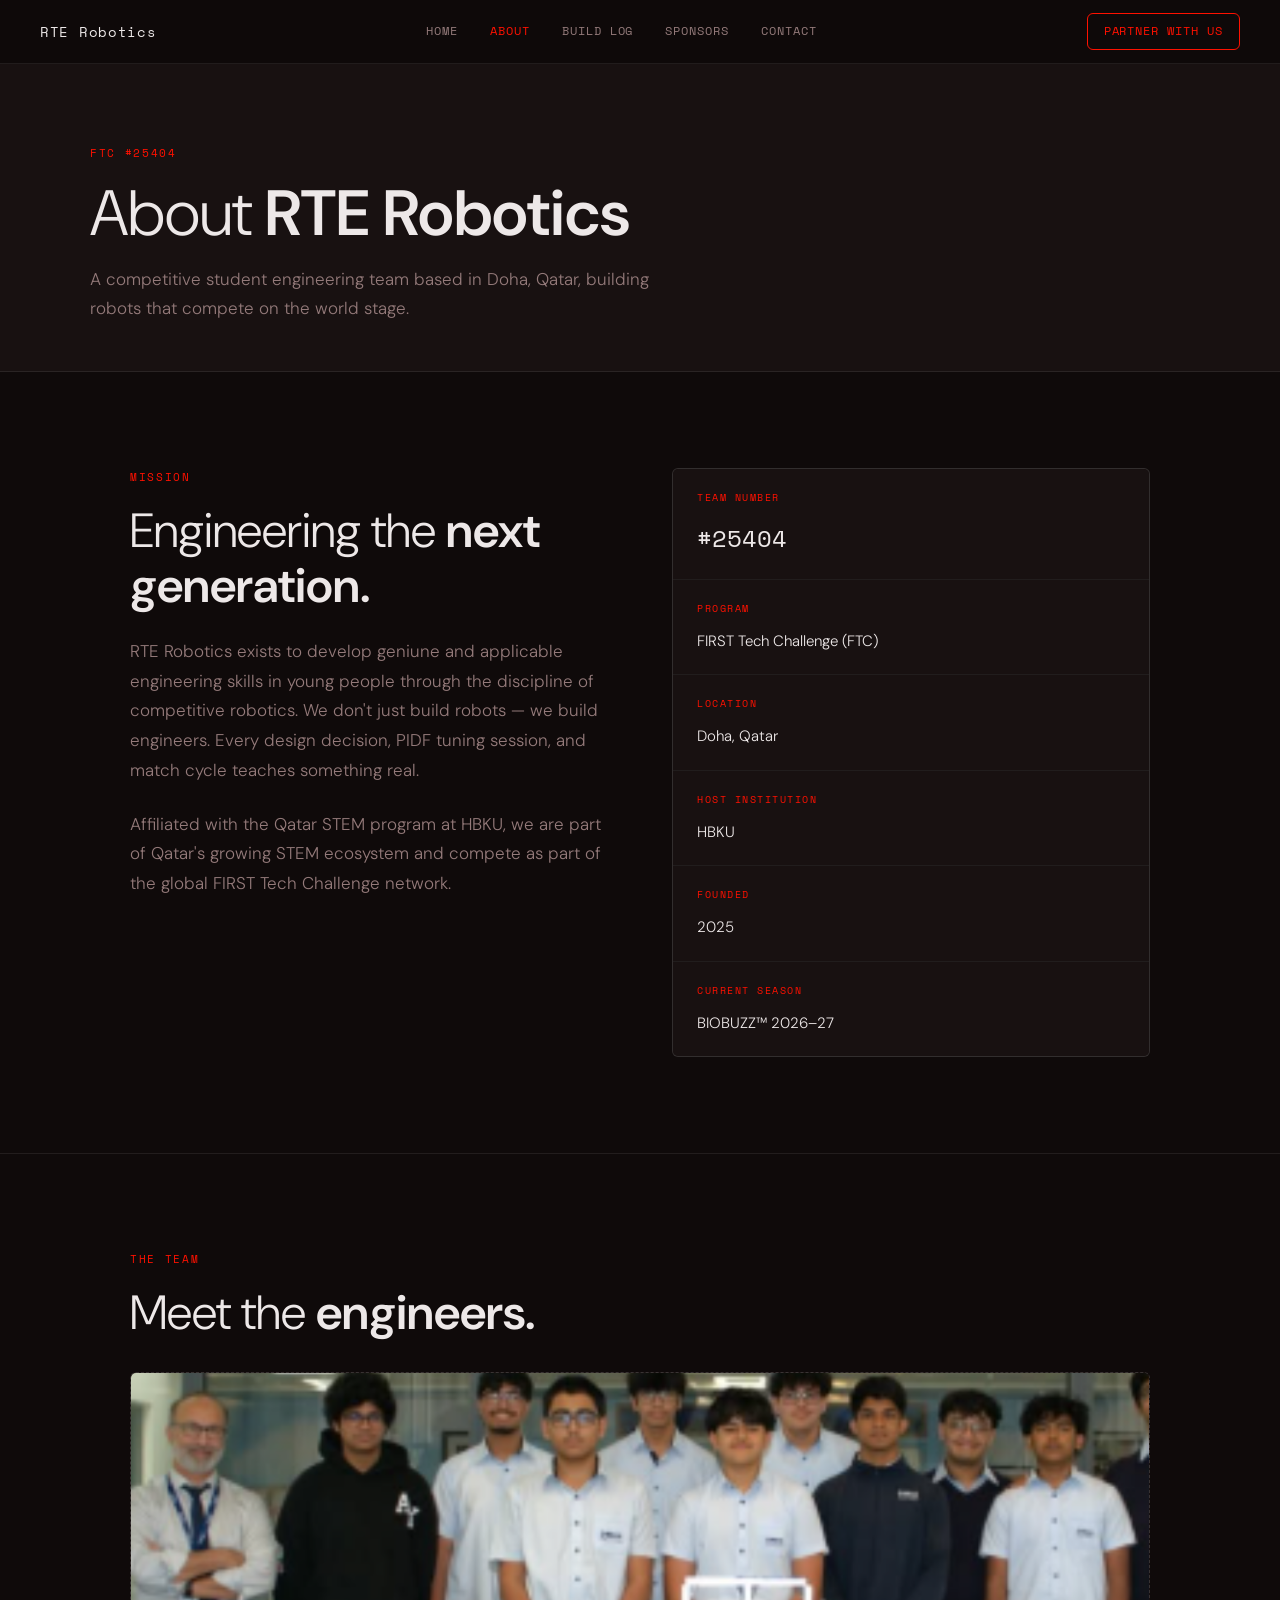
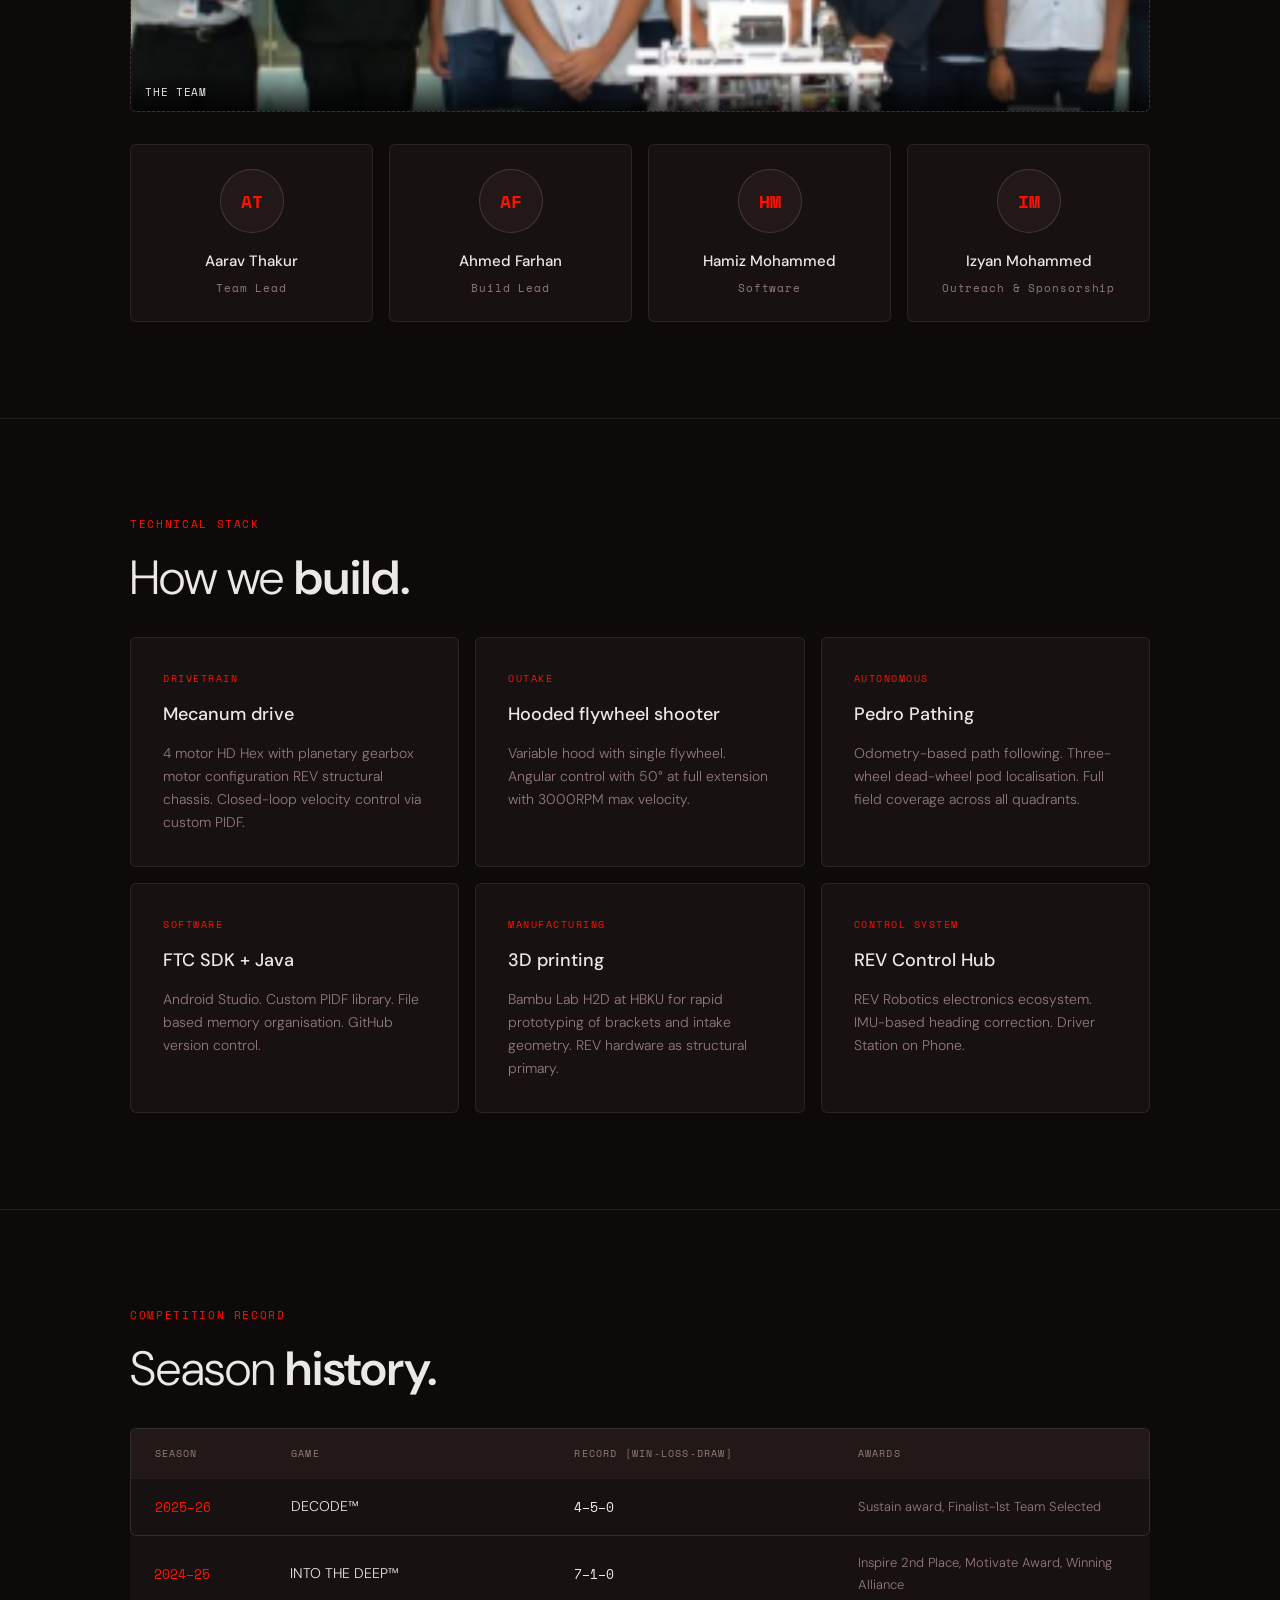
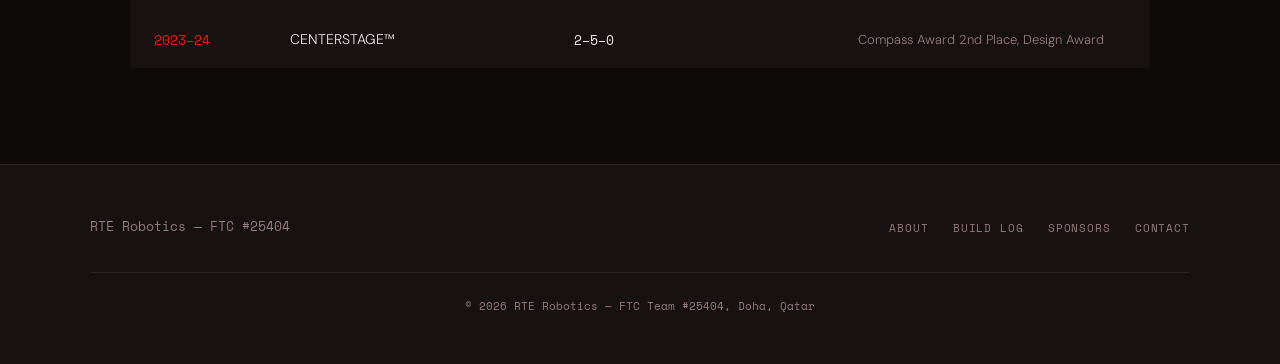
==== commit a89ea890: "Version before completition" ====
--- a/about.html
+++ b/about.html
@@ -41,7 +41,7 @@
         <p class="section-label">Mission</p>
         <h2 class="section-title">Engineering the <strong>next generation.</strong></h2>
         <p class="section-body">
-          RTE Robotics exists to develop genuine and applicable engineering skills in young people through the discipline of competitive robotics.
+          RTE Robotics exists to develop geniune and applicable engineering skills in young people through the discipline of competitive robotics.
            We don't just build robots — we build engineers. 
            Every design decision, PIDF tuning session, and match cycle teaches something real.
         </p>
@@ -86,6 +86,13 @@
   <section class="section">
     <p class="section-label">The team</p>
     <h2 class="section-title">Meet the <strong>engineers.</strong></h2>
+
+    <!-- Suggested file: Photos/team-group.jpg -->
+    <div class="gallery-item gallery-wide observe-fade mt-4">
+      <img src="Season Photos/DECODE/Team Photo 3.png" alt="Robot Clinic">
+      <div class="gallery-caption">The team</div>
+    </div>
+
     <div class="team-grid observe-fade">
       <div class="team-card">
         <div class="team-avatar">AT</div>
@@ -209,4 +216,4 @@
 </div>
 <script src="js/main.js"></script>
 </body>
-</html>
+</html>
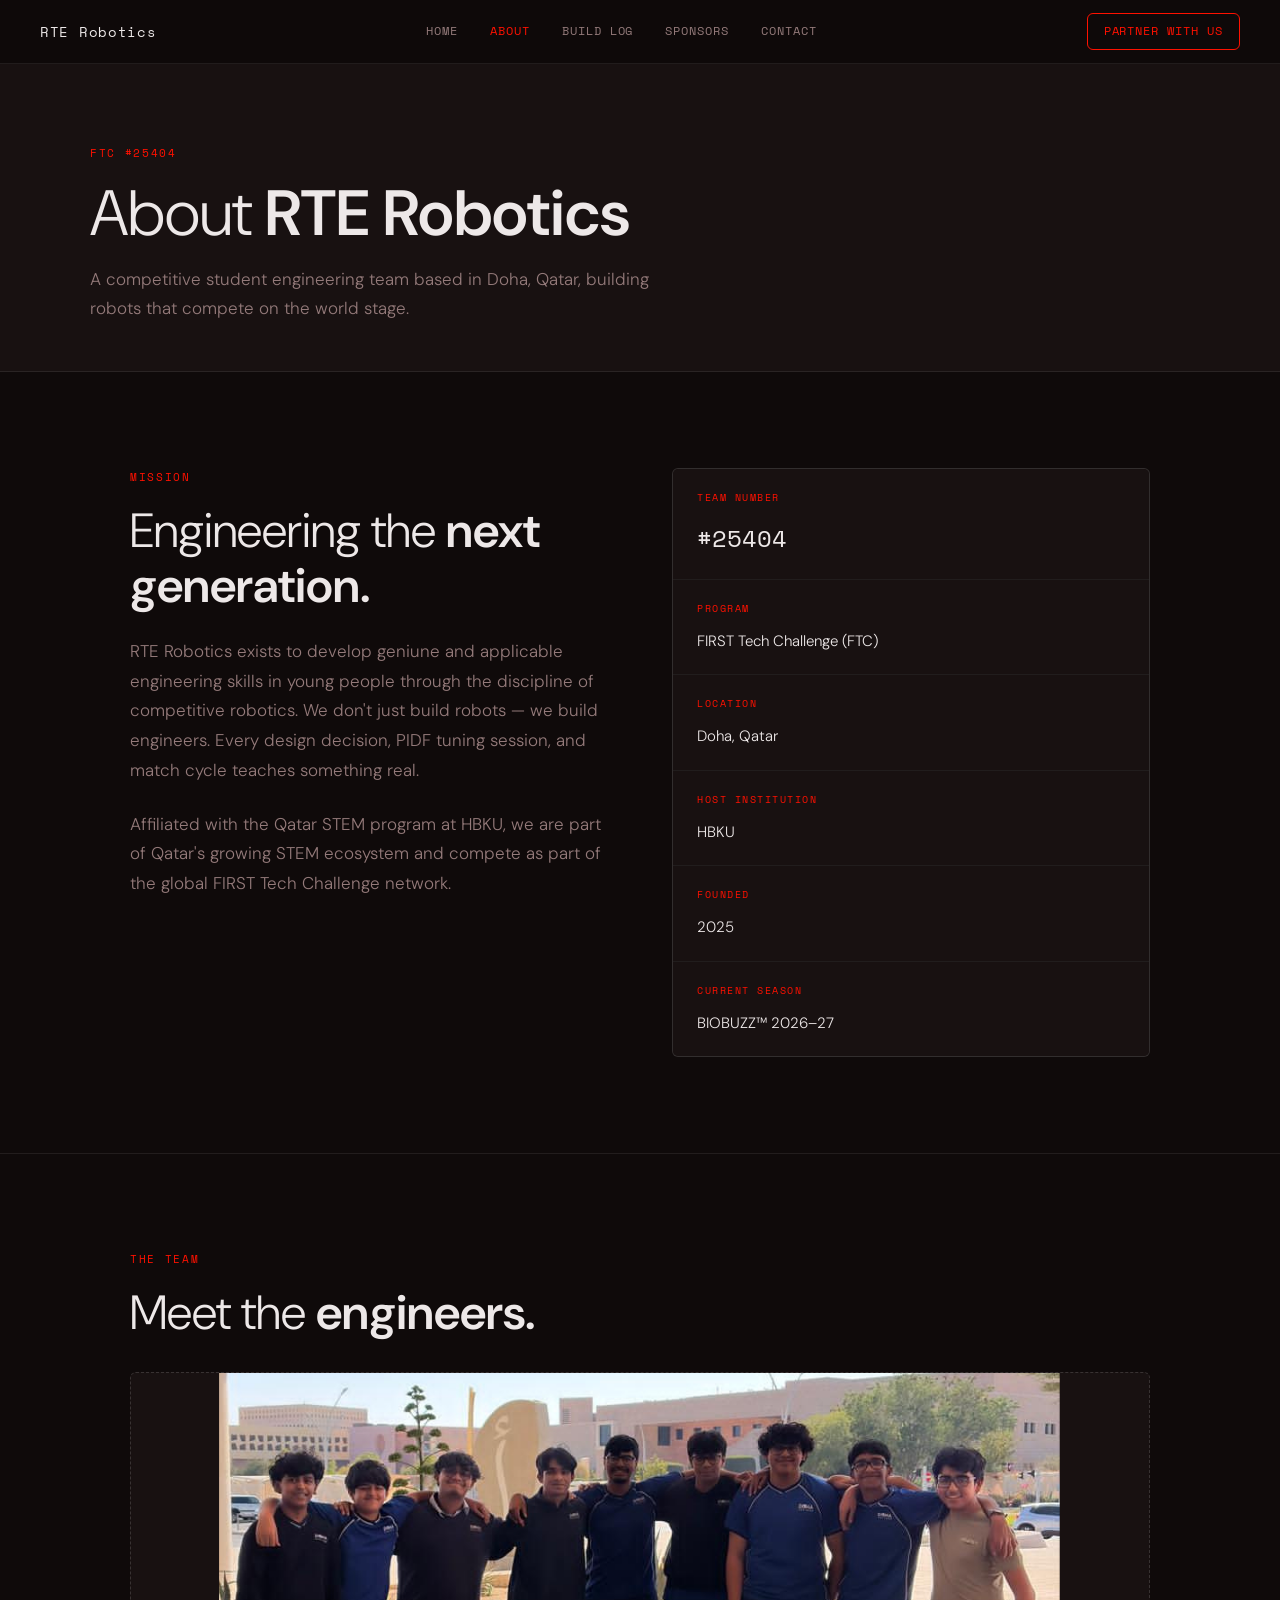
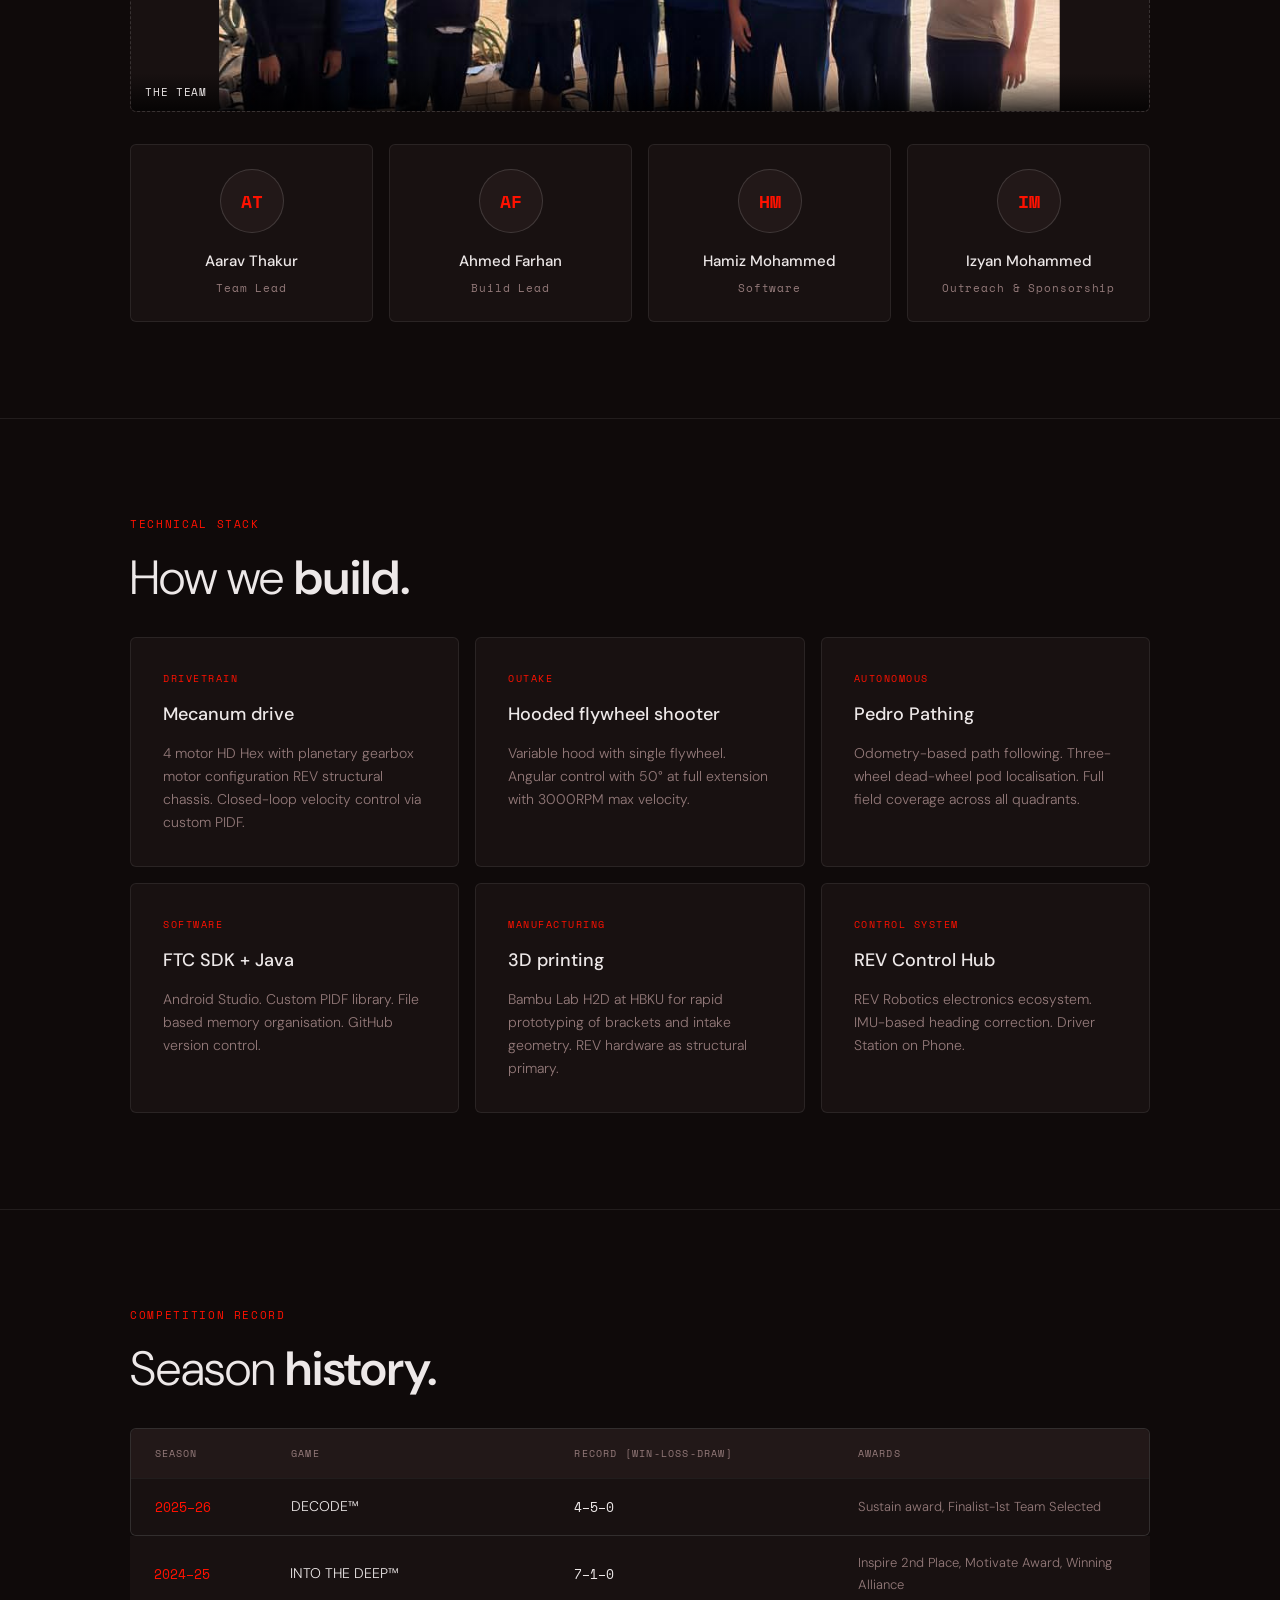
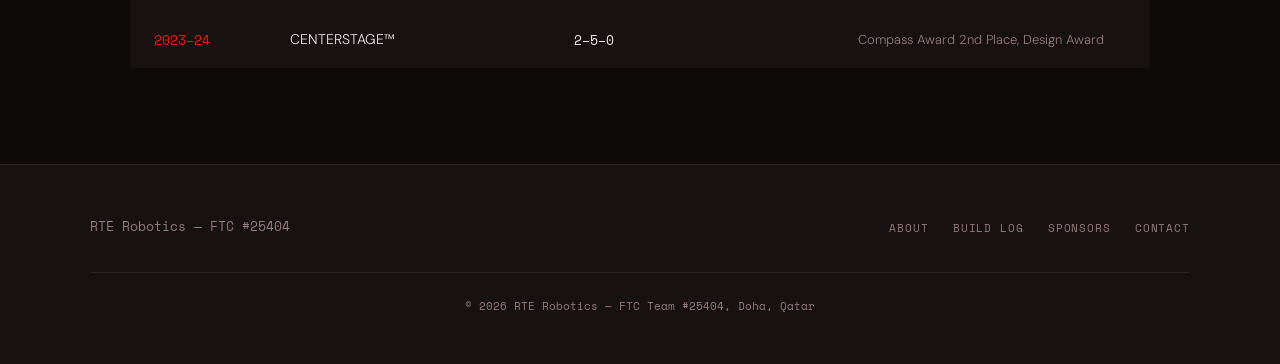
==== commit 91524935: "Got High-res" ====
--- a/about.html
+++ b/about.html
@@ -89,7 +89,7 @@
 
     <!-- Suggested file: Photos/team-group.jpg -->
     <div class="gallery-item gallery-wide observe-fade mt-4">
-      <img src="Season Photos/DECODE/Team Photo 3.png" alt="Robot Clinic">
+      <img src="Season Photos/DECODE/Team Photo Full.svg" alt="Robot Clinic">
       <div class="gallery-caption">The team</div>
     </div>
 
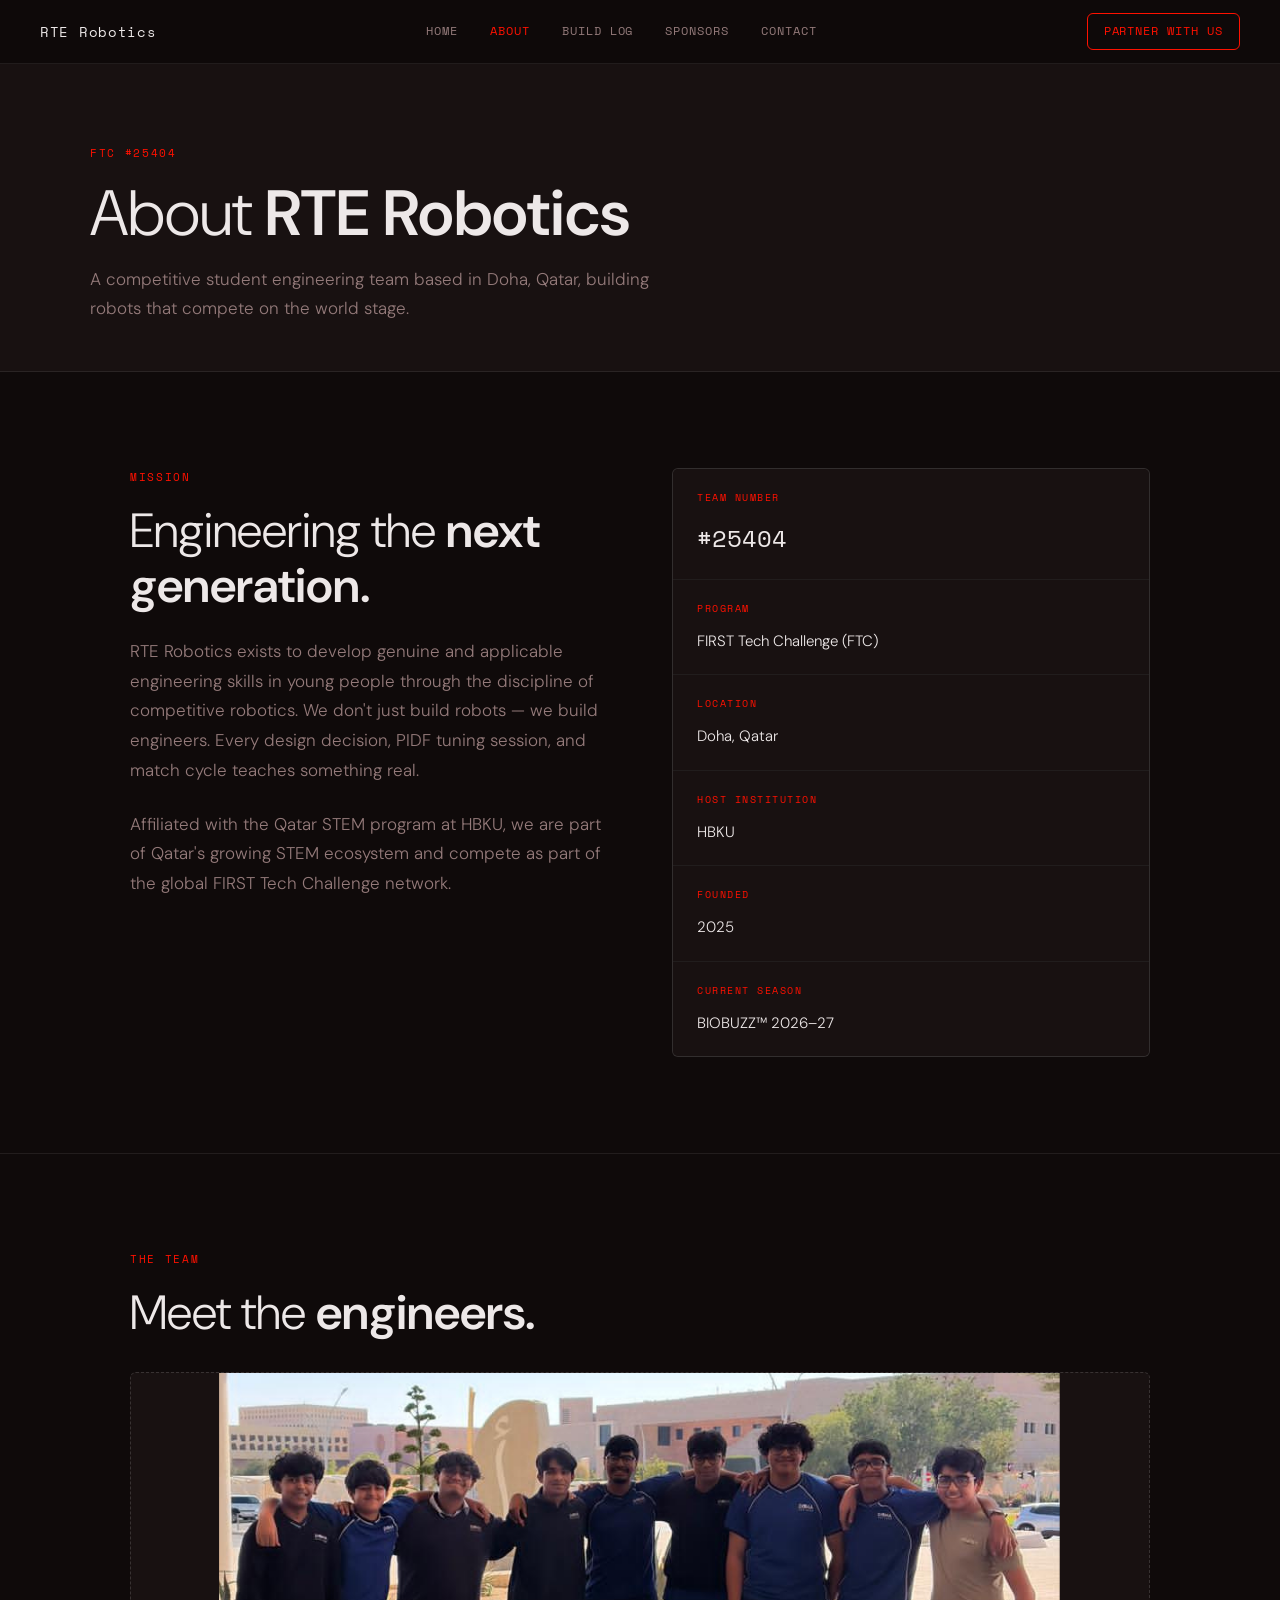
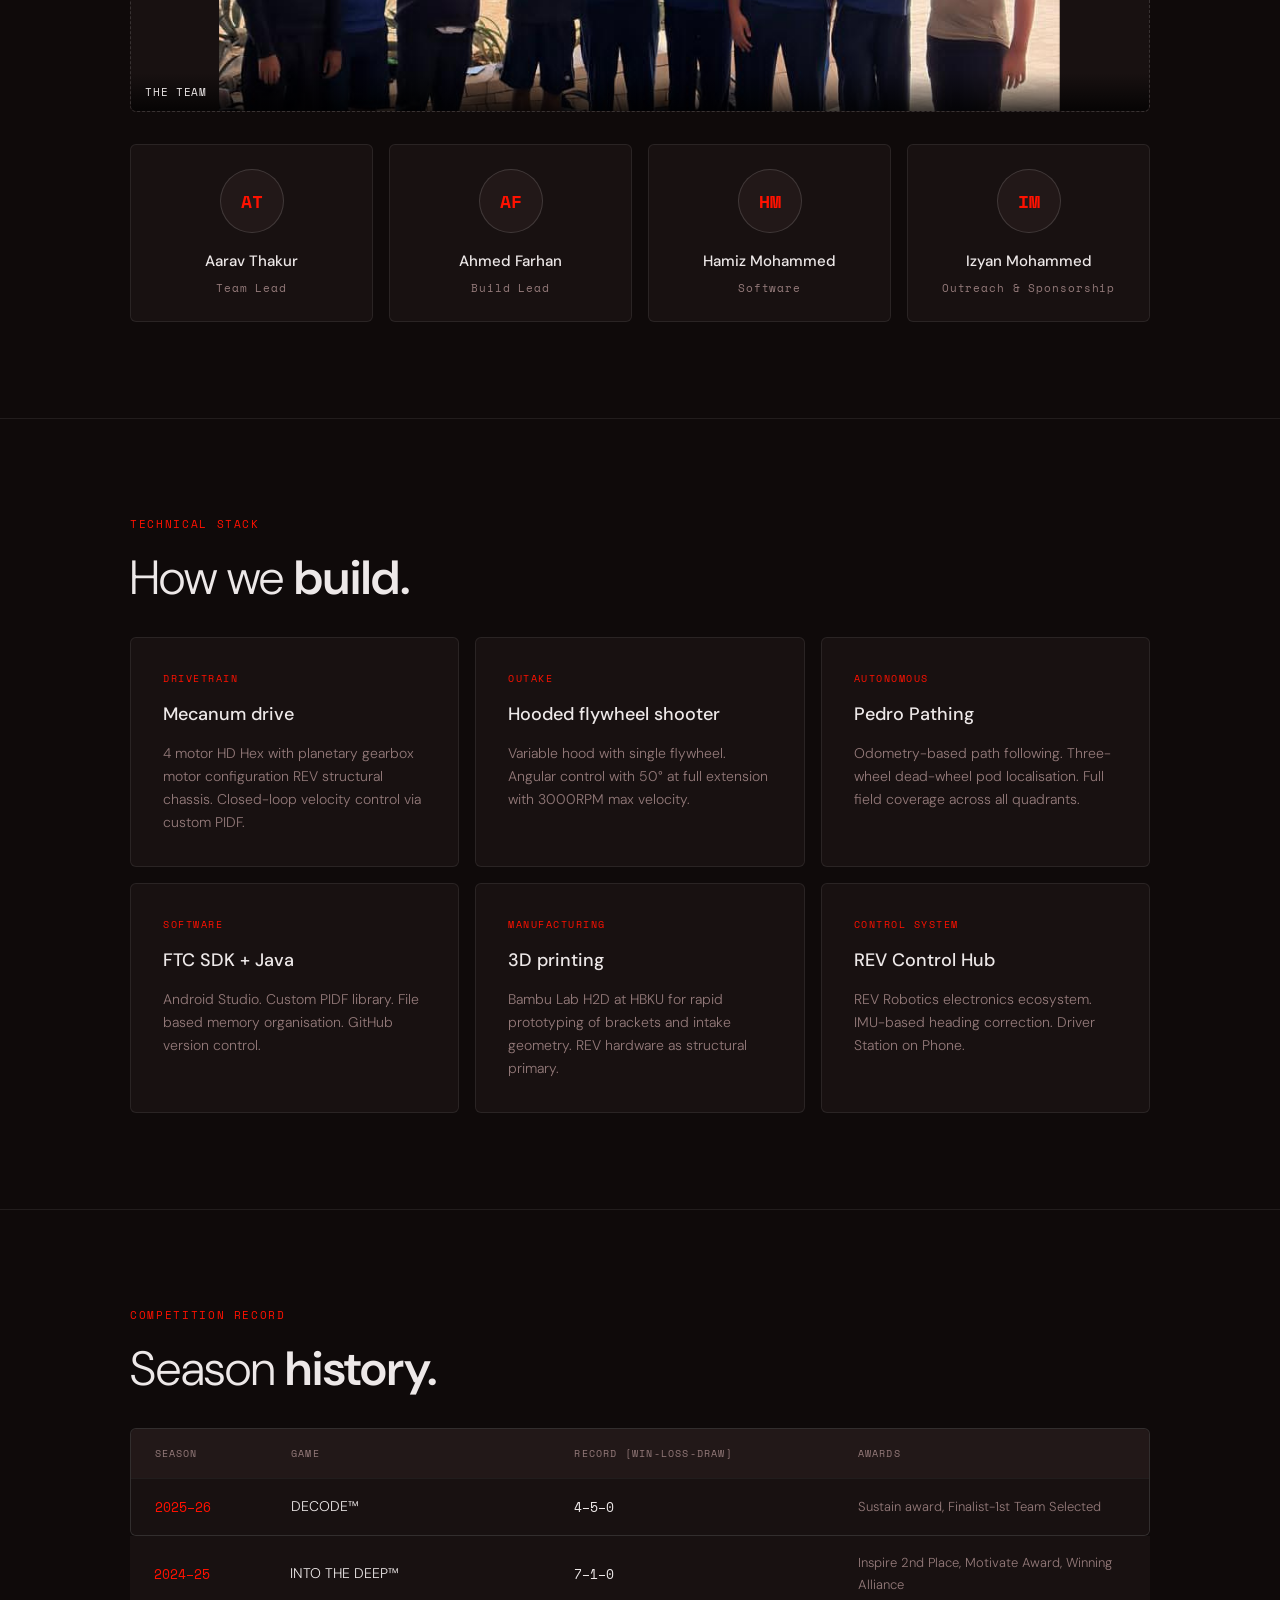
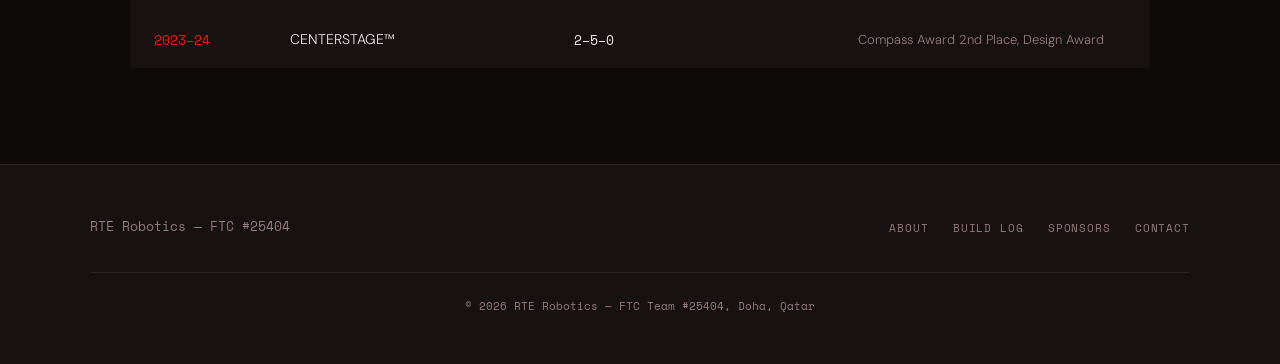
==== commit da0e2ac0: "Final (I think)" ====
--- a/about.html
+++ b/about.html
@@ -41,7 +41,7 @@
         <p class="section-label">Mission</p>
         <h2 class="section-title">Engineering the <strong>next generation.</strong></h2>
         <p class="section-body">
-          RTE Robotics exists to develop geniune and applicable engineering skills in young people through the discipline of competitive robotics.
+          RTE Robotics exists to develop genuine and applicable engineering skills in young people through the discipline of competitive robotics.
            We don't just build robots — we build engineers. 
            Every design decision, PIDF tuning session, and match cycle teaches something real.
         </p>
@@ -89,7 +89,7 @@
 
     <!-- Suggested file: Photos/team-group.jpg -->
     <div class="gallery-item gallery-wide observe-fade mt-4">
-      <img src="Season Photos/DECODE/Team Photo Full.svg" alt="Robot Clinic">
+      <img src="Season Photos/DECODE/Team Photo Full.svg" alt="Last season team">
       <div class="gallery-caption">The team</div>
     </div>
 
@@ -194,7 +194,6 @@
         <div style="font-family:var(--mono);font-size:13px">2&ndash;5&ndash;0</div>
         <div style="font-size:13px;color:var(--muted)">Compass Award 2nd Place, Design Award</div>
       </div>
-    </div>
   </section>
 
   <!-- FOOTER -->
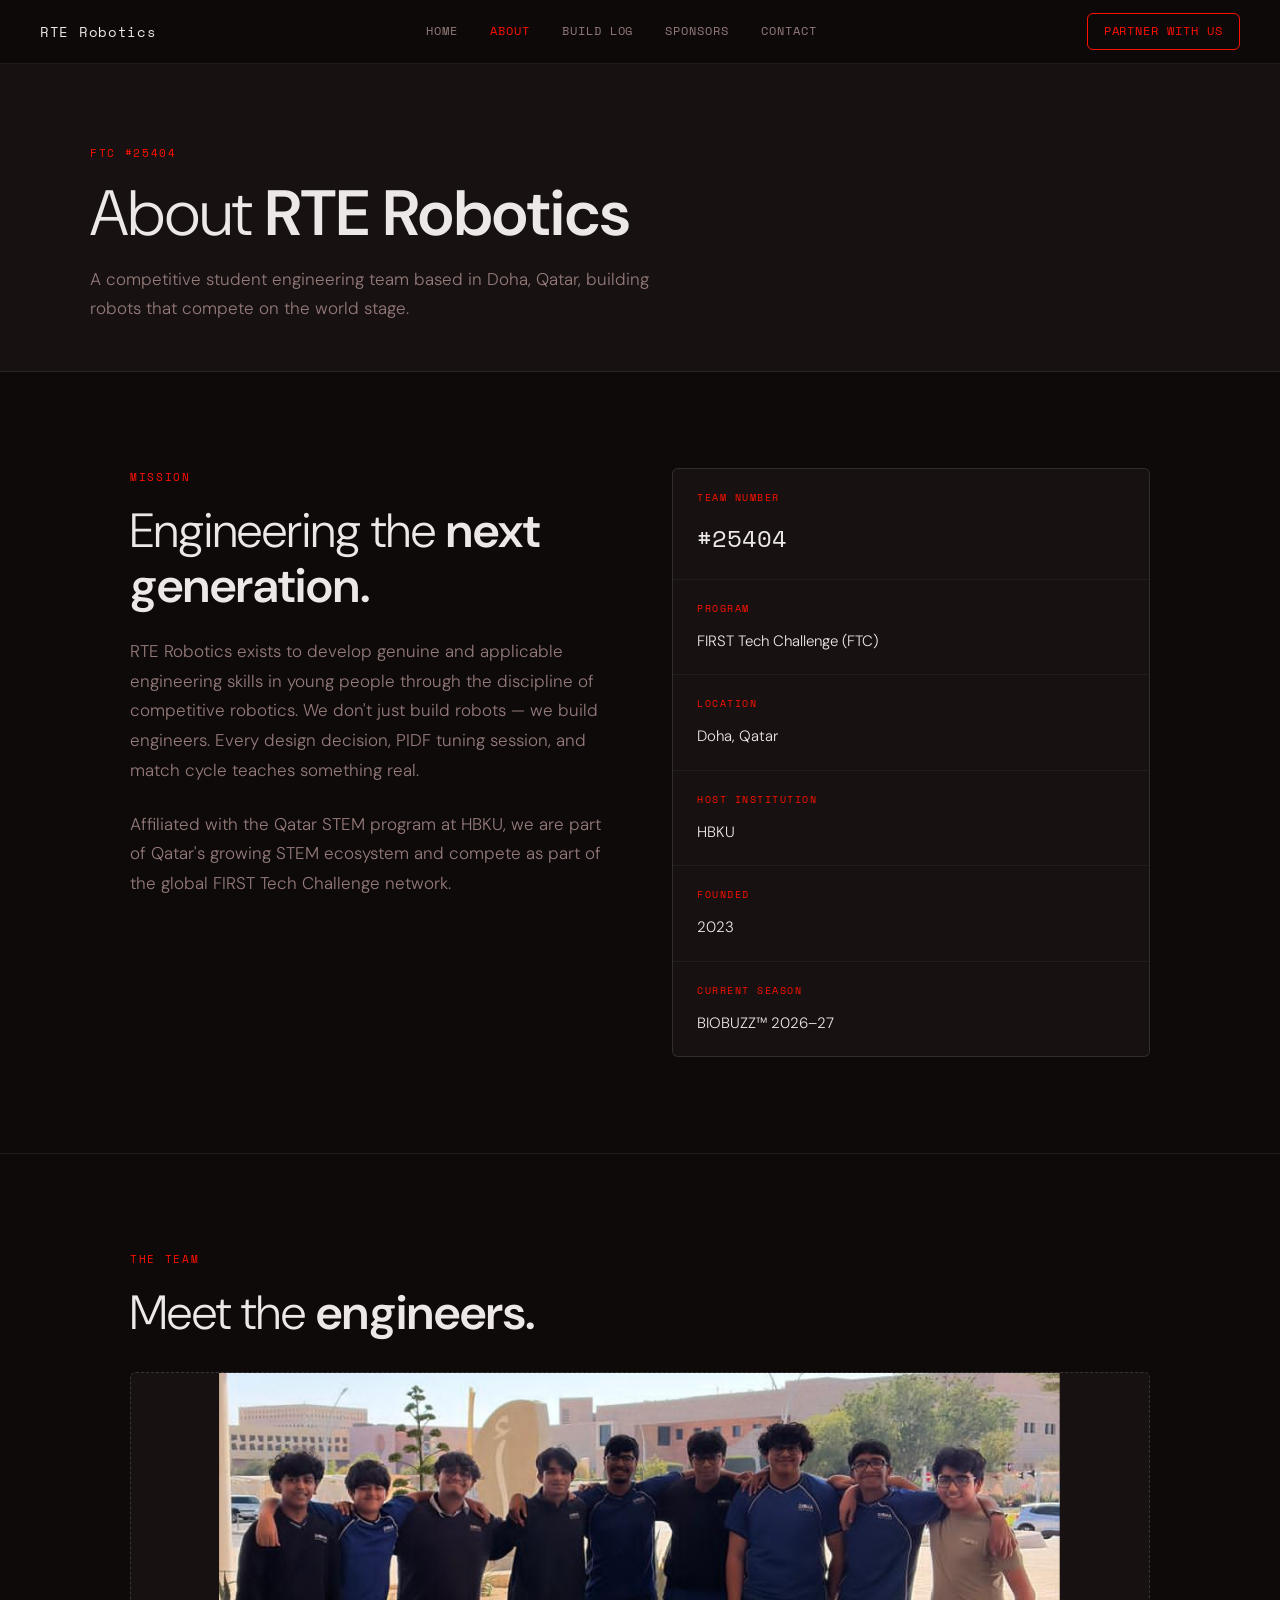
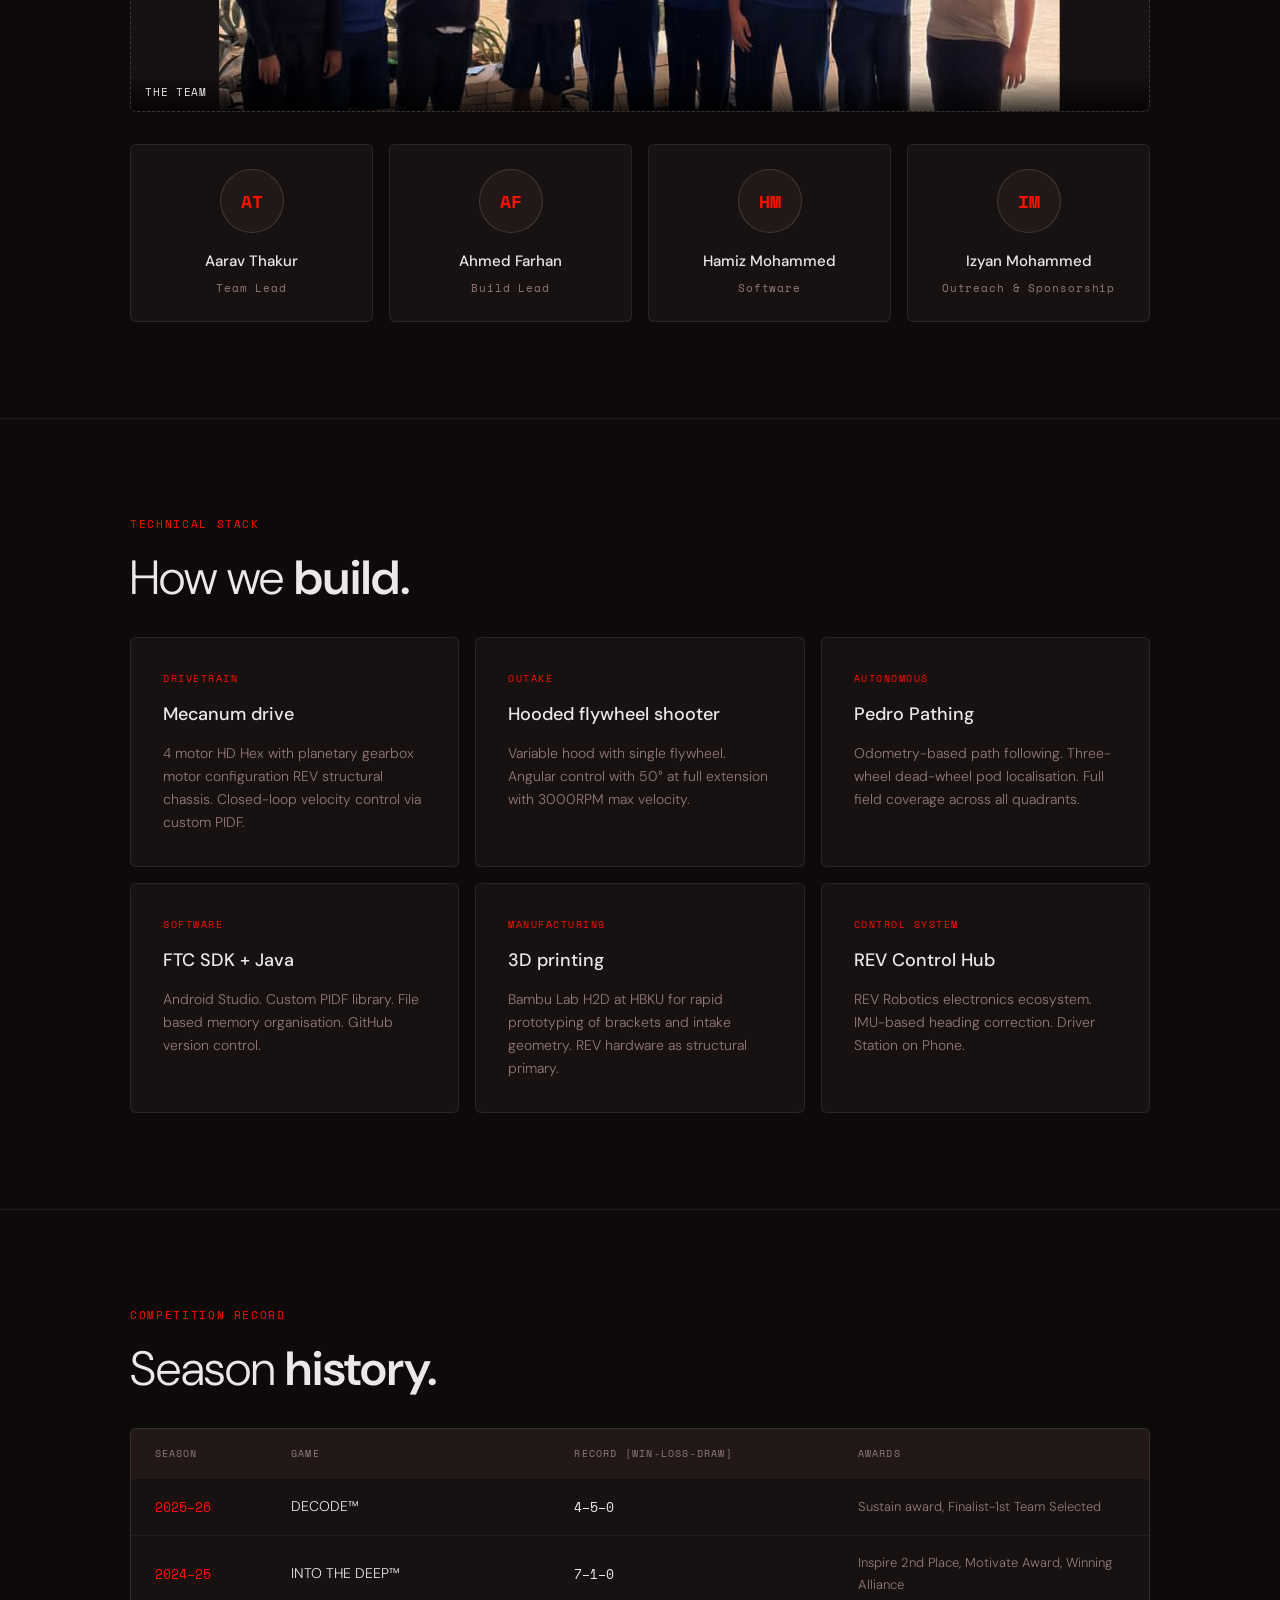
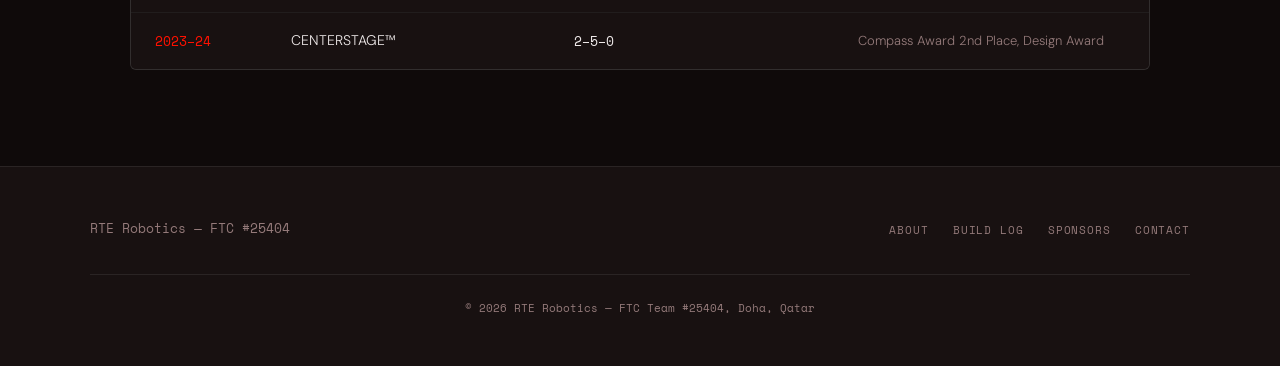
==== commit d81ed958: "Odk at ts point" ====
--- a/about.html
+++ b/about.html
@@ -5,6 +5,7 @@
 <meta name="viewport" content="width=device-width, initial-scale=1.0">
 <meta name="description" content="About RTE Robotics — FTC Team #25404. Our team, history, and institutional affiliations.">
 <title>About — RTE Robotics #25404</title>
+<link rel="icon" href="Logos/Team Logo.svg" type="image/svg+xml">
 <link rel="stylesheet" href="css/style.css">
 </head>
 <body>
@@ -69,7 +70,7 @@
           </div>
           <div style="background:var(--bg2);padding:1.25rem 1.5rem">
             <div class="card-label">Founded</div>
-            <div style="font-size:15px">2025</div>
+            <div style="font-size:15px">2023</div>
           </div>
           <div style="background:var(--bg2);padding:1.25rem 1.5rem">
             <div class="card-label">Current season</div>
@@ -181,7 +182,6 @@
         <div style="font-family:var(--mono);font-size:13px">4&ndash;5&ndash;0</div>
         <div style="font-size:13px;color:var(--muted)">Sustain award, Finalist-1st Team Selected</div>
       </div>
-      </div>
       <div style="background:var(--bg2);padding:1rem 1.5rem;display:grid;grid-template-columns:120px 1fr 1fr 1fr;gap:1rem;align-items:center">
         <div style="font-family:var(--mono);font-size:13px;color:var(--accent)">2024&ndash;25</div>
         <div style="font-size:14px">INTO THE DEEP&trade;</div>
@@ -194,6 +194,7 @@
         <div style="font-family:var(--mono);font-size:13px">2&ndash;5&ndash;0</div>
         <div style="font-size:13px;color:var(--muted)">Compass Award 2nd Place, Design Award</div>
       </div>
+    </div>
   </section>
 
   <!-- FOOTER -->
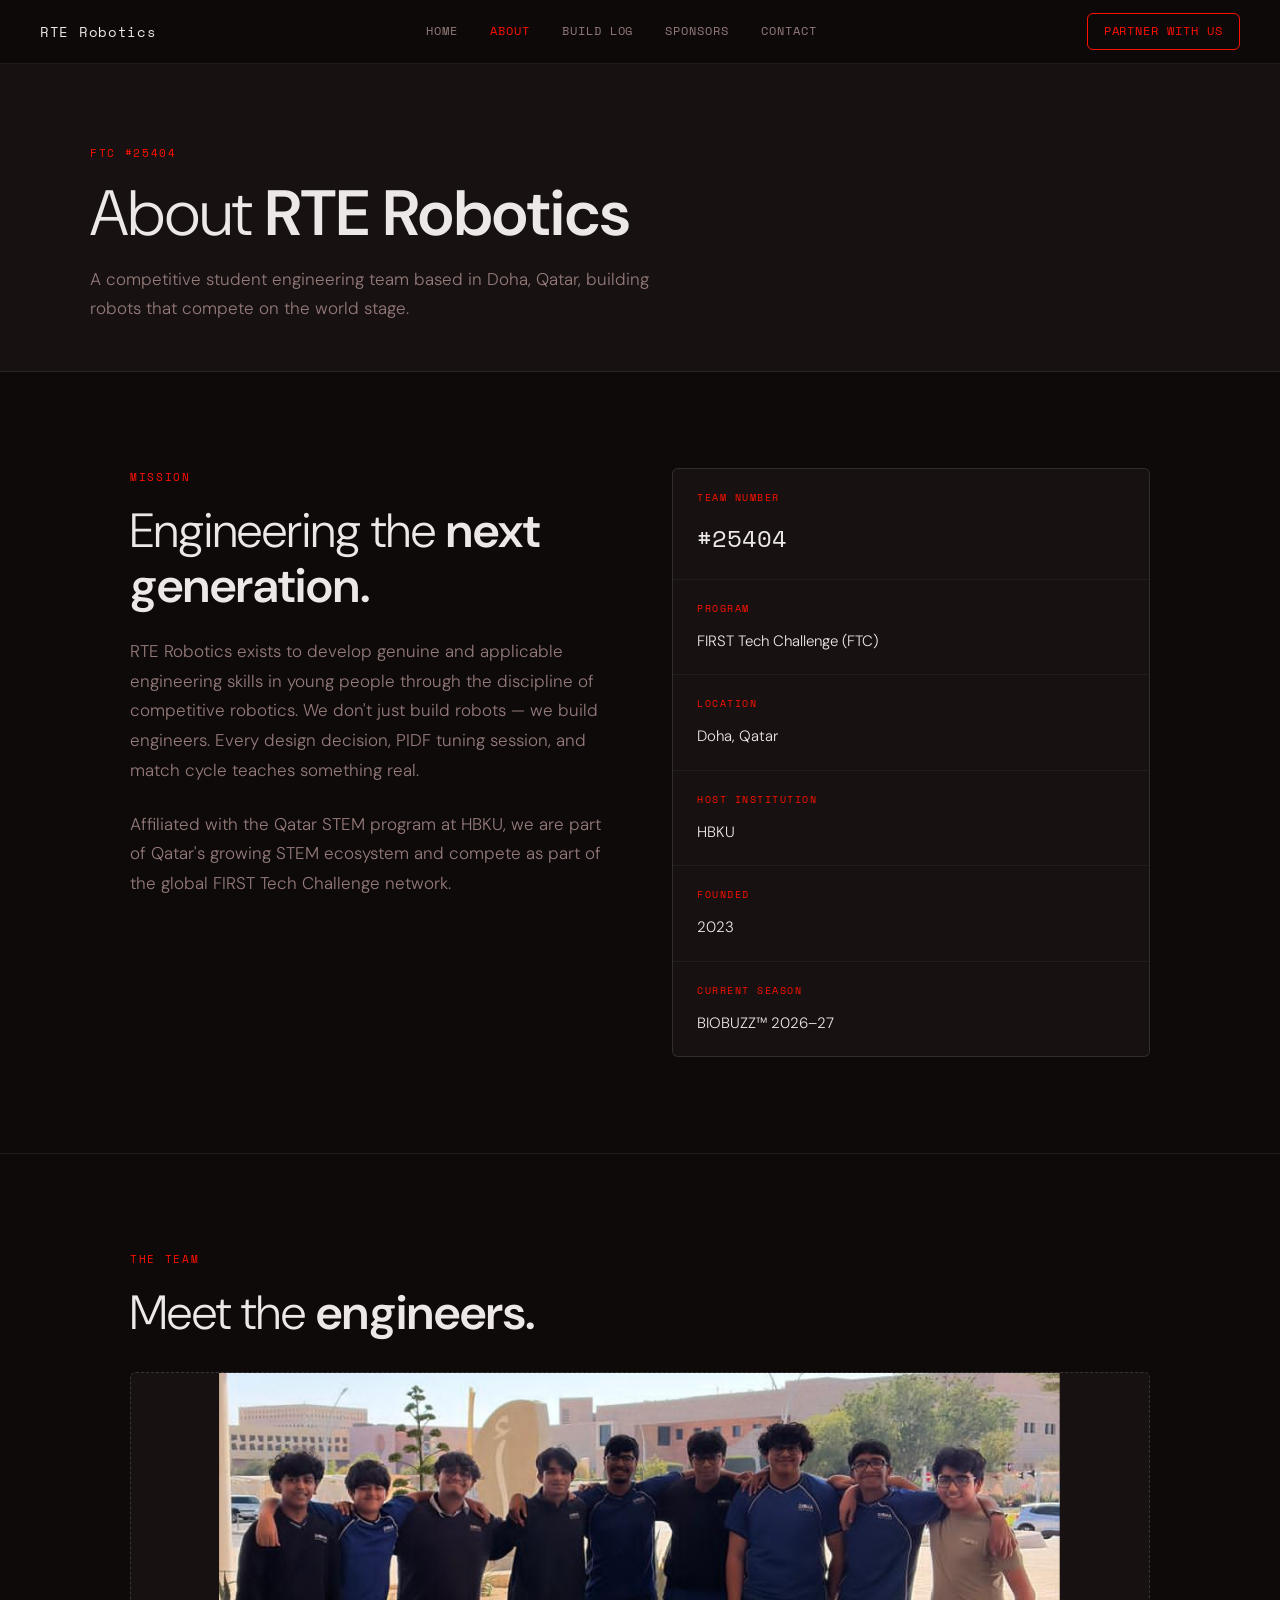
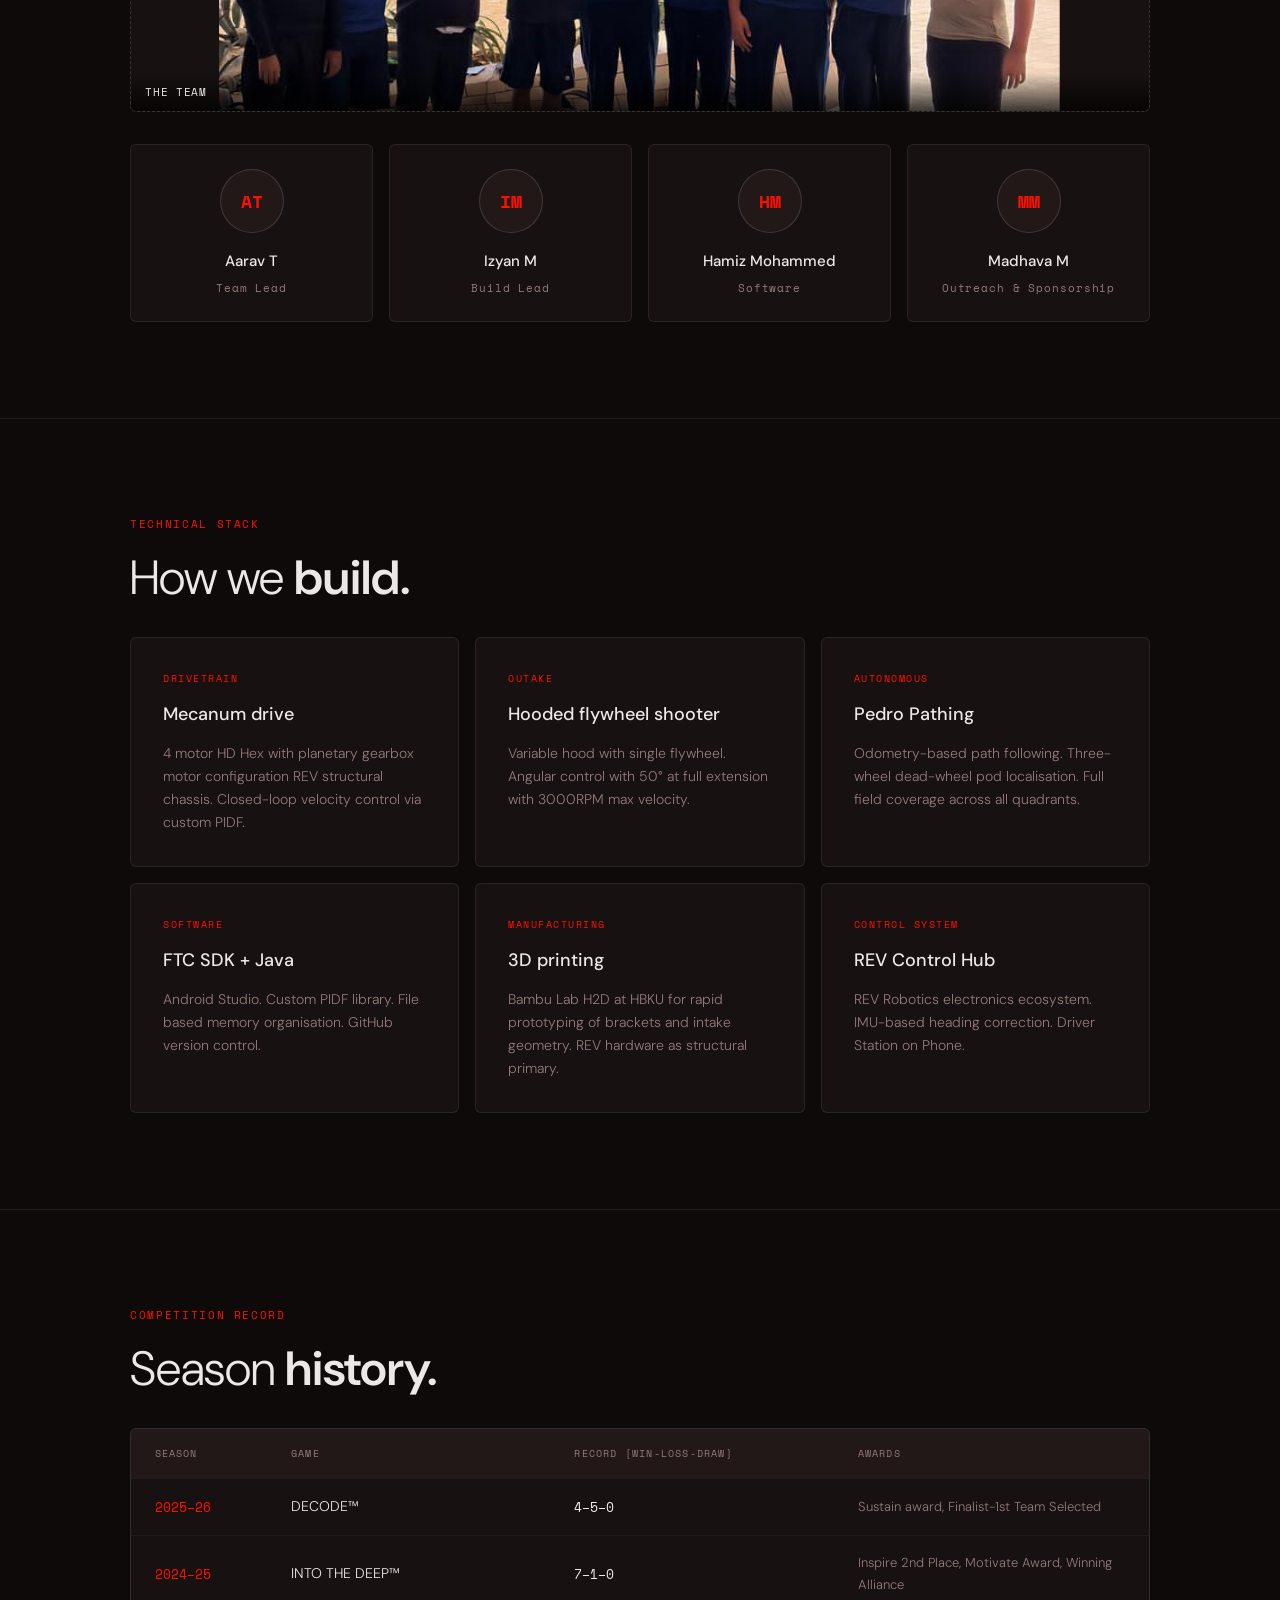
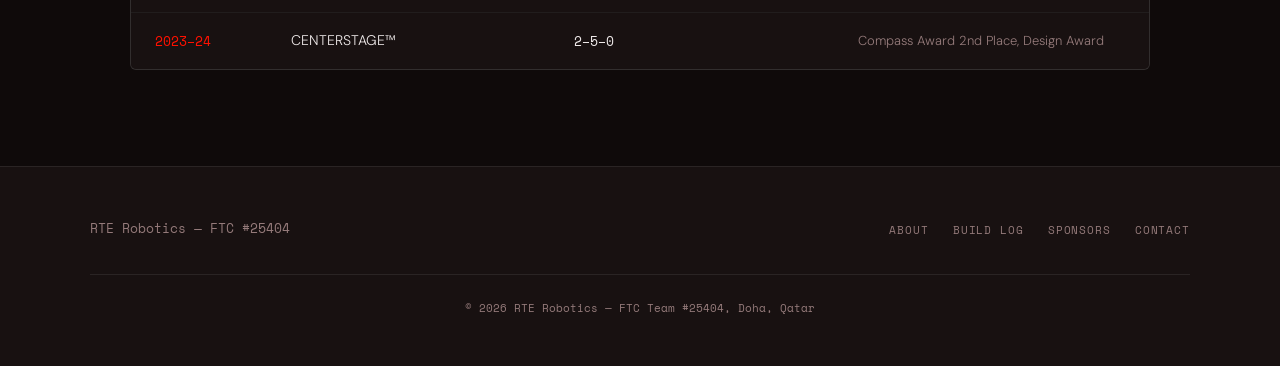
==== commit 81824a46: "Updated" ====
--- a/about.html
+++ b/about.html
@@ -97,12 +97,12 @@
     <div class="team-grid observe-fade">
       <div class="team-card">
         <div class="team-avatar">AT</div>
-        <div class="team-name">Aarav Thakur</div>
+        <div class="team-name">Aarav T</div>
         <div class="team-role">Team Lead</div>
       </div>
       <div class="team-card">
-        <div class="team-avatar">AF</div>
-        <div class="team-name">Ahmed Farhan</div>
+        <div class="team-avatar">IM</div>
+        <div class="team-name">Izyan M</div>
         <div class="team-role">Build Lead</div>
       </div>
       <div class="team-card">
@@ -111,8 +111,8 @@
         <div class="team-role">Software</div>
       </div>
       <div class="team-card">
-        <div class="team-avatar">IM</div>
-        <div class="team-name">Izyan Mohammed</div>
+        <div class="team-avatar">MM</div>
+        <div class="team-name">Madhava M</div>
         <div class="team-role">Outreach &amp; Sponsorship</div>
       </div>
     </div>
